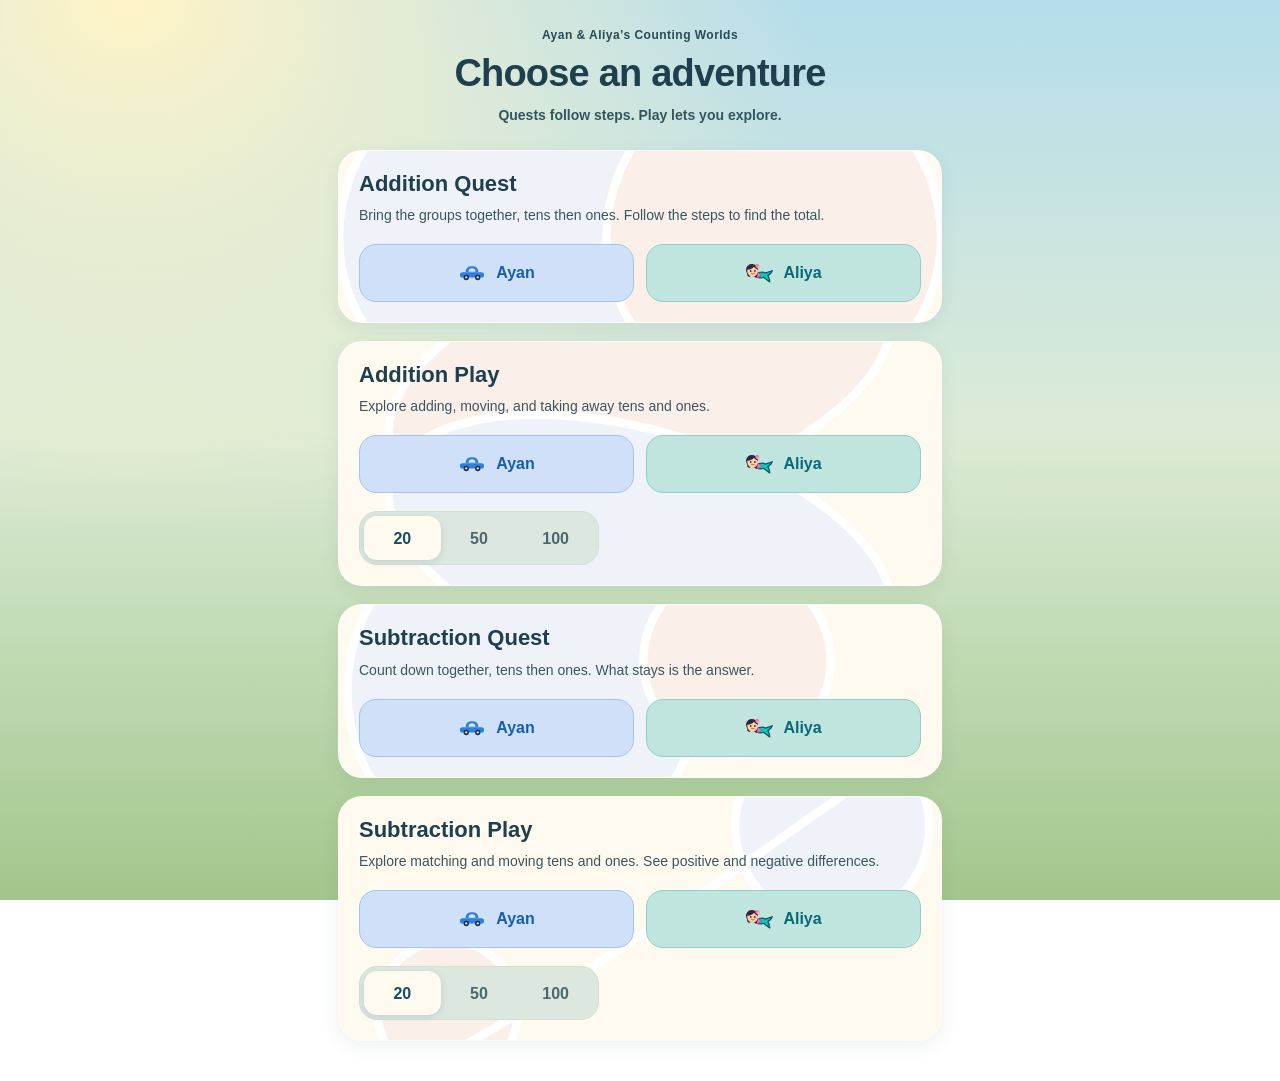
==== index.html @ e88e01a0 "Vary Play card art: mirror + rotate so cards read as different compositions" ====
<!DOCTYPE html><html lang="en"><head>
<meta charset="utf-8"><meta name="viewport" content="width=device-width,initial-scale=1,viewport-fit=cover">
<meta name="description" content="Connected roads and underwater tunnels carry groups of ten or one between two counting garages.">
<title>Ayan &amp; Aliya’s Counting Worlds</title>
<link rel="stylesheet" href="addition-quest.css?v=21"><link rel="stylesheet" href="storybook.css?v=21"><link rel="stylesheet" href="counting-worlds.css?v=23">
<link rel="stylesheet" href="play-capacity.css?v=1"></head><body data-theme="cars">
<svg width="0" height="0" style="position:absolute" aria-hidden="true">
  <defs>
    <symbol id="car-blue" viewBox="0 0 44 26">
      <rect x="3" y="12" width="38" height="8" rx="4" fill="#2f7fe0"/>
      <path d="M12 12 C12 5 16 2.5 22 2.5 C28 2.5 32 5 32 12 Z" fill="#2f7fe0"/>
      <path d="M16.5 11 C16.5 7 18.5 5.5 22 5.5 C25.5 5.5 27.5 7 27.5 11 Z" fill="#cfeaff"/>
      <circle cx="13" cy="20" r="4.2" fill="#22303c"/><circle cx="13" cy="20" r="1.8" fill="#d7e3ef"/>
      <circle cx="31" cy="20" r="4.2" fill="#22303c"/><circle cx="31" cy="20" r="1.8" fill="#d7e3ef"/>
    </symbol>
    <symbol id="car-gold" viewBox="0 0 44 26">
      <rect x="3" y="12" width="38" height="8" rx="4" fill="#f2b705"/>
      <path d="M12 12 C12 5 16 2.5 22 2.5 C28 2.5 32 5 32 12 Z" fill="#f2b705"/>
      <path d="M16.5 11 C16.5 7 18.5 5.5 22 5.5 C25.5 5.5 27.5 7 27.5 11 Z" fill="#fff3c4"/>
      <circle cx="13" cy="20" r="4.2" fill="#22303c"/><circle cx="13" cy="20" r="1.8" fill="#d7e3ef"/>
      <circle cx="31" cy="20" r="4.2" fill="#22303c"/><circle cx="31" cy="20" r="1.8" fill="#d7e3ef"/>
    </symbol>
    <symbol id="mermaid-teal" viewBox="0 0 44 30"><image href="art/mermaid-selector-M.svg" width="44" height="30"/></symbol>
    <symbol id="mermaid-pink" viewBox="0 0 44 30"><image href="art/mermaid-selector-M.svg" width="44" height="30"/></symbol>
  </defs>
</svg><section id="home" hidden><header class="home-welcome"><p>Ayan &amp; Aliya’s Counting Worlds</p><h1>Choose an adventure</h1><span>Quests follow steps. Play lets you explore.</span></header><div class="choose-games"><article class="choose-game"><svg class="card-art" viewBox="0 0 360 220" preserveAspectRatio="xMidYMid slice" aria-hidden="true"><circle cx="100" cy="110" r="100" fill="#eff3f9" stroke="#ffffff" stroke-width="5"/><circle cx="260" cy="110" r="100" fill="#faf0e9" stroke="#ffffff" stroke-width="5"/></svg><h2>Addition Quest</h2><p>Bring the groups together, tens then ones. Follow the steps to find the total.</p><div class="choose-worlds"><a class="choose-world cars" data-counting="false" href="addition-quest.html?theme=cars"><svg viewBox="0 0 44 26" width="28" height="18" aria-hidden="true"><use href="#car-blue"/></svg><span>Ayan</span></a><a class="choose-world mermaids" data-counting="false" href="addition-quest.html?theme=mermaids"><img src="art/mermaid-selector-M.svg" width="28" height="20" alt=""><span>Aliya</span></a></div></article><article class="choose-game"><svg class="card-art" viewBox="0 0 360 220" preserveAspectRatio="xMidYMid slice" aria-hidden="true"><ellipse cx="180" cy="58" rx="155" ry="72" transform="rotate(-16 180 58)" fill="#faf0e9" stroke="#ffffff" stroke-width="5"/><ellipse cx="180" cy="162" rx="155" ry="72" transform="rotate(16 180 162)" fill="#eff3f9" stroke="#ffffff" stroke-width="5"/></svg><h2>Addition Play</h2><p>Explore adding, moving, and taking away tens and ones.</p><div class="choose-worlds"><a class="choose-world cars" data-counting="true" href="index.html?theme=cars&amp;max=20"><svg viewBox="0 0 44 26" width="28" height="18" aria-hidden="true"><use href="#car-blue"/></svg><span>Ayan</span></a><a class="choose-world mermaids" data-counting="true" href="index.html?theme=mermaids&amp;max=20"><img src="art/mermaid-selector-M.svg" width="28" height="20" alt=""><span>Aliya</span></a></div><div class="capacity-picker home-capacity" role="radiogroup" aria-label="Count up to"><span class="capacity-highlight" aria-hidden="true"></span><button type="button" data-max="20" role="radio" aria-checked="true">20</button><button type="button" data-max="50" role="radio" aria-checked="false">50</button><button type="button" data-max="100" role="radio" aria-checked="false">100</button></div></article><article class="choose-game"><svg class="card-art" viewBox="0 0 360 220" preserveAspectRatio="xMidYMid slice" aria-hidden="true"><circle cx="110" cy="110" r="105" fill="#eff3f9" stroke="#ffffff" stroke-width="5"/><circle cx="238" cy="92" r="56" fill="#faf0e9" stroke="#ffffff" stroke-width="5"/></svg><h2>Subtraction Quest</h2><p>Count down together, tens then ones. What stays is the answer.</p><div class="choose-worlds"><a class="choose-world cars" data-counting="false" href="cancellation-quest.html?theme=cars"><svg viewBox="0 0 44 26" width="28" height="18" aria-hidden="true"><use href="#car-blue"/></svg><span>Ayan</span></a><a class="choose-world mermaids" data-counting="false" href="cancellation-quest.html?theme=mermaids"><img src="art/mermaid-selector-M.svg" width="28" height="20" alt=""><span>Aliya</span></a></div></article><article class="choose-game"><svg class="card-art" viewBox="0 0 360 220" preserveAspectRatio="xMidYMid slice" aria-hidden="true"><circle cx="295" cy="55" r="58" fill="#eff3f9" stroke="#ffffff" stroke-width="5"/><circle cx="65" cy="165" r="42" fill="#faf0e9" stroke="#ffffff" stroke-width="5"/><path d="M370,-10 C260,60 140,160 -10,230" fill="none" stroke="#ffffff" stroke-width="5"/></svg><h2>Subtraction Play</h2><p>Explore matching and moving tens and ones. See positive and negative differences.</p><div class="choose-worlds"><a class="choose-world cars" data-counting="false" data-garage="true" href="cancellation-garage.html?theme=cars&amp;max=20"><svg viewBox="0 0 44 26" width="28" height="18" aria-hidden="true"><use href="#car-blue"/></svg><span>Ayan</span></a><a class="choose-world mermaids" data-counting="false" data-garage="true" href="cancellation-garage.html?theme=mermaids&amp;max=20"><img src="art/mermaid-selector-M.svg" width="28" height="20" alt=""><span>Aliya</span></a></div><div class="capacity-picker home-capacity" role="radiogroup" aria-label="Count up to"><span class="capacity-highlight" aria-hidden="true"></span><button type="button" data-max="20" role="radio" aria-checked="true">20</button><button type="button" data-max="50" role="radio" aria-checked="false">50</button><button type="button" data-max="100" role="radio" aria-checked="false">100</button></div></article></div></section>
<main id="game" class="page free-play" hidden>
  <header class="eqbar">
    <p class="world-line" id="world-line">Ayan's Car World · Addition Play</p>
    <div class="equation" role="heading" aria-label="Blue plus Gold equals total">
      <span id="left">10</span><span class="op">+</span><span id="right">0</span><span class="op">=</span><span id="total" class="free-total">10</span>
    </div>
    <div class="toggles">
      <div class="theme-switch" role="group" aria-label="Choose a world"><button type="button" class="pill theme-pill" data-theme="cars" aria-pressed="true"><svg viewBox="0 0 44 26" width="22" height="13" style="vertical-align:-2px" aria-hidden="true"><use href="#car-blue"/></svg> Ayan</button>
      <button type="button" class="pill theme-pill" data-theme="mermaids" aria-pressed="false"><img src="art/mermaid-selector-M.svg" width="20" height="14" style="vertical-align:-2px" alt=""> Aliya</button></div>
      <button type="button" class="pill sound" id="sound-toggle" aria-pressed="true">🔊 Sound on</button>
    </div>
  </header>
  <div class="track-board">
    <svg id="map" viewBox="0 0 420 552" xmlns="http://www.w3.org/2000/svg" role="group" aria-label="Eight connected roads: add, move, and take away ten or one">
      <defs>
        <linearGradient id="garage-left" x2="0" y2="1"><stop stop-color="#fffdf2"/><stop offset="1" stop-color="#eaf2da"/></linearGradient>
        <linearGradient id="garage-right" x2="0" y2="1"><stop stop-color="#fffdf2"/><stop offset="1" stop-color="#fff1cb"/></linearGradient>
        <linearGradient id="pool-left" x2="0" y2="1"><stop stop-color="#effdf9"/><stop offset=".8" stop-color="#daf2f1"/><stop offset="1" stop-color="#ead59e"/></linearGradient>
        <linearGradient id="pool-right" x2="0" y2="1"><stop stop-color="#fff7fb"/><stop offset=".8" stop-color="#e6f5f6"/><stop offset="1" stop-color="#ead59e"/></linearGradient>
      </defs>
      <g id="track-scenery" aria-hidden="true"></g>
      <g id="tracks"></g>
      <g id="garages"></g>
      <g id="traffic" pointer-events="none" aria-hidden="true"></g>
      <g id="motion-paths" visibility="hidden" pointer-events="none" aria-hidden="true"></g>
    </svg>
  </div>
  <div class="play-limit"><div id="play-capacity" class="capacity-picker" role="radiogroup" aria-label="Count up to"><span class="capacity-highlight" aria-hidden="true"></span><button type="button" data-max="20" role="radio" aria-checked="true">20</button><button type="button" data-max="50" role="radio" aria-checked="false">50</button><button type="button" data-max="100" role="radio" aria-checked="false">100</button></div></div>
  <p class="game-announcements" id="feedback" role="status" aria-live="polite"></p>
  <footer class="quest-footer">
    <nav class="footer-nav" aria-label="Game navigation">
      <a class="footer-home" href="index.html">
        <svg viewBox="0 0 24 24" width="20" height="20" fill="none" stroke="currentColor" stroke-width="1.7" aria-hidden="true"><rect x="3" y="3" width="7" height="7" rx="2"/><rect x="14" y="3" width="7" height="7" rx="2"/><rect x="3" y="14" width="7" height="7" rx="2"/><rect x="14" y="14" width="7" height="7" rx="2"/></svg>
        <span>All games</span>
      </a>
    </nav>
  </footer>
</main>
<noscript><p>Turn on JavaScript to choose a world and play.</p></noscript><script src="counting-voice.js?v=21" defer></script><script src="play-capacity.js?v=1" defer></script><script src="game.js?v=23" defer></script></body></html>
---- addition-quest.css ----
/* Addition Quest — styles.
 * Mobile-first (iPhone), centred column on larger screens. Local assets only: CSS scenery, SVG characters and landmark illustrations.
 * Two worlds share the layout; body[data-theme="cars"|"mermaids"] swaps
 * the palette and scenery. The maths layout never changes.
 * Sibling of Cancellation Quest: same palette, grid and effects.
 */
:root {
  --ink: #22303c;
  --soft-ink: #3a5560;
  --card: #ffffff;
  --tens: #1668d6;   /* tens digit colour, used everywhere a ten is shown */
  --ones: #e8710a;   /* ones digit colour */
  --huns: #7c4dff;   /* hundreds digit colour */
  --left: #1668d6;   /* left quantity identity: Ayan / blue */
  --right: #c98a04;  /* right quantity identity: Aliya / gold (cars) */
  --accent: #ff5d8f;
  --good: #1d9e57;
  --shadow: 0 6px 18px rgba(20, 40, 70, .14);
  --radius: 18px;
}
* { box-sizing: border-box; }
html { -webkit-text-size-adjust: 100%; }
body {
  margin: 0;
  font-family: -apple-system, BlinkMacSystemFont, "Segoe UI", Roboto, "Helvetica Neue", Arial, sans-serif;
  color: var(--ink);
  background: linear-gradient(180deg,#79bfe8 0%,#bfe6ff 30%,#cdeeb0 30.5%,#8fce6e 62%,#6db95a 100%);
  background-attachment: fixed;
  min-height: 100vh;
}
/* The mermaid world is a mid-tone sea blue, not a dark slab: the two
 * themes keep the same visual weight — light sky vs sea, both light
 * enough that the white cards and controls read the same way. */
body[data-theme="mermaids"] { background: linear-gradient(180deg,#0a6d99 0%,#1a8fb8 34%,#127a9e 55%,#e8d29a 78%,#d9bd7a 100%); --right: #d63384; }
button { font-family: inherit; }
button:focus-visible, summary:focus-visible { outline: 3px solid #ffbf47; outline-offset: 2px; }

/* The page is the burst host: waypoint bursts can fire at a landmark
 * in either of the two landmark strips, so they are positioned against
 * the page, not one strip. */
.page { max-width: 600px; margin: 0 auto; padding: 6px 12px 40px; position: relative; }

/* ---- Equation bar (NOT sticky — layout fix, Defect 1) ----
 * It used to stick to the top of the viewport, and at max scroll the
 * ~120px bar sat on top of the above-strip (strip at 64–121 behind
 * the 0–120 bar): only a sliver of the landmark buttons peeked out
 * and Palace/Whirlpool/Turtle Rock/Dolphin Cove were un-tappable
 * until scrolled back up. Static: the bar scrolls away with the
 * page, so the landmarks are never covered at any scroll position.
 * The bar is also slimmed (smaller equation/pills, no world-line
 * margin) to buy back vertical room for the caption below. */
.eqbar {
  position: static;
  background: rgba(255, 255, 255, .96);
  border-radius: var(--radius);
  box-shadow: var(--shadow);
  padding: 6px 12px;
  text-align: center;
}
/* At solved the celebration banner carries the moment, so the
 * world-line hides and the equation + answer get those 14px. */
.page:has(#celebrate-banner.show) .eqbar .world-line { display: none; }
.page:has(#celebrate-banner.show) .eqbar { padding: 4px 12px; }
.eqbar .world-line { font-size: 12px; color: var(--soft-ink); font-weight: 700; margin: 0 0 6px; }
.equation {
  font-size: clamp(28px, 8vw, 38px);
  font-weight: 800; line-height: 1.05; letter-spacing: 1px;
  margin: 0 0 4px; font-variant-numeric: tabular-nums;
  display: flex; align-items: baseline; justify-content: center; gap: .18em; flex-wrap: wrap;
}
.equation .op { color: var(--soft-ink); font-weight: 700; }
.equation .q {
  min-width: 1.1em; display: inline-block; text-align: center;
  color: #b98a00; background: #fff7d6; border: 2px dashed #e8c53a; border-radius: 12px;
  padding: 0 .12em;
}
.equation .q.revealed { border-style: solid; background: #fff1a8; animation: answer-pop .7s ease; }
.d-hun { color: var(--huns); } .d-tens { color: var(--tens); } .d-ones { color: var(--ones); }
.eqbar .toggles { display: flex; gap: 8px; justify-content: center; flex-wrap: wrap; }
.pill {
  border: 2px solid #d7e3ef; background: #f2f7fc; color: var(--ink);
  border-radius: 999px; padding: 5px 11px; font-size: 14px; font-weight: 700; cursor: pointer;
  min-height: 28px;
}
.pill.sound { min-width: 46px; }
.pill:disabled { opacity: .45; cursor: default; }

/* ---- Quantity panels ---- */
.quantities { display: flex; gap: 10px; align-items: stretch; margin-top: 8px; position: relative; }
.side {
  flex: 1 1 0; min-width: 0;
  background: rgba(255,251,236,.94); border: 3px solid rgba(255,255,255,.95);
  border-radius: 20px; box-shadow: var(--shadow);
  padding: 6px 8px;
}
body[data-theme="mermaids"] .side { background: rgba(232,248,250,.94); }
.side .who { font-weight: 800; font-size: 15px; }
.side .wrow { display: flex; align-items: center; gap: 6px; }
.side .who-label { white-space: nowrap; overflow: hidden; text-overflow: ellipsis; }
.side .who .dot { width: 12px; height: 12px; border-radius: 50%; background: var(--left); flex: none; }
.side.right .who .dot { background: var(--right); }
.side .who small { font-weight: 600; color: var(--soft-ink); }
.side .bignum {
  font-size: clamp(28px, 8vw, 38px); font-weight: 800; line-height: 1.05;
  font-variant-numeric: tabular-nums; margin: 0;
}
.side .bignum.changed { animation: digit-flash .8s ease; }
.side .caption { font-size: 14px; font-weight: 700; color: var(--soft-ink); margin: 0 0 4px; min-height: 1.2em; }
.side .caption .t { color: var(--tens); } .side .caption .o { color: var(--ones); }
.side .caption .h { color: var(--huns); }
.plus-badge {
  position: absolute; left: 50%; top: 34px; transform: translateX(-50%);
  width: 34px; height: 34px; border-radius: 50%; background: #fff; box-shadow: var(--shadow);
  display: grid; place-items: center; font-size: 24px; font-weight: 800; color: var(--soft-ink); z-index: 5;
}
.grid { display: flex; flex-direction: column; gap: 6px; min-height: 34px; }
.ten-row {
  display: grid; grid-template-columns: repeat(10, 1fr); gap: 2px;
  border: 2px solid rgba(22, 104, 214, .28); border-radius: 10px; padding: 3px;
  background: rgba(22, 104, 214, .05);
}
.side.right .ten-row { border-color: rgba(201, 138, 4, .35); background: rgba(201, 138, 4, .06); }
body[data-theme="mermaids"] .side.right .ten-row { border-color: rgba(214, 51, 132, .35); background: rgba(214, 51, 132, .06); }
.ten-row.single { border-style: dashed; }
.obj { display: block; line-height: 0; }
.obj.emoji { display: flex; align-items: center; justify-content: center; line-height: 1; }
.obj svg { width: 100%; height: auto; display: block; }
.grid.empty::after {
  content: "all moved over!"; display: block; text-align: center; color: var(--soft-ink);
  font-weight: 700; font-size: 14px; padding: 8px 0;
}
.side.done { outline: 3px solid var(--good); }
.side.done .bignum { color: var(--good); }

/* Flying objects (FLIP animation clones the real nodes) */
.flying { position: fixed; z-index: 60; pointer-events: none; margin: 0; will-change: transform; }
.flying-row { display: grid; grid-template-columns: repeat(10, 1fr); gap: 2px; padding: 3px; }

/* Telegraph: the row glows in place a beat before it flies. The glow
 * colour is the place that is moving — blue for a ten, orange for a
 * one, purple for a hundred — the same colours as the digits. */
.flying.telegraph { box-shadow: 0 0 0 3px #ffbf47, 0 0 22px rgba(255, 191, 71, .8); }
.flying.glow-ten { box-shadow: 0 0 0 3px var(--tens), 0 0 22px rgba(22, 104, 214, .55); }
.flying.glow-one { box-shadow: 0 0 0 3px var(--ones), 0 0 22px rgba(232, 113, 10, .55); }
.flying.glow-hun { box-shadow: 0 0 0 3px var(--huns), 0 0 22px rgba(124, 77, 255, .55); }

/* ---- Two compact landmark strips, one above and one below the panels ----
 * Compactness is the point: the landmarks sit in two tight rows hugging
 * the panels — four above, four below — instead of scattered around the
 * page. Each strip is a flex row, so the four landmarks share the width
 * evenly and nothing wraps awkwardly on iPhone portrait; the cards are
 * small (34px art, 11px name) so the row stays short. The sky strip
 * above the equation bar is gone (round 4). The landmarks are the only
 * move trigger: they nudge on the first move, and the child taps one to
 * send the cars there. Above is sky, below is grass (sea floor for
 * mermaids). */
.landmark-strip {
  display: flex; gap: 6px; margin-top: 6px; background: transparent;
  box-shadow: none; padding: 2px;
}
.above-strip {
  background: transparent;
}
body[data-theme="mermaids"] .above-strip {
  background: transparent;
}
.below-strip {
  background: transparent;
}
body[data-theme="mermaids"] .below-strip {
  background: transparent;
}
.landmark {
  flex: 1 1 0; min-width: 0; z-index: 4;
  background: rgba(255, 255, 255, .92); border: 3px solid #fff; border-radius: 16px;
  box-shadow: var(--shadow); cursor: pointer; padding: 2px 2px 3px;
  display: flex; flex-direction: column; align-items: center; gap: 1px;
  transition: transform .15s ease;
}
.landmark:active { transform: scale(.94); }
.landmark:disabled { opacity: .55; cursor: default; }
/* Defect 6: at solved every landmark sits at .55 permanently, so the
 * landmark area looks washed-out at the celebration moment. When the
 * banner is showing, the problem is solved — restore full opacity
 * there and signal "locked" only with muted colour (the buttons stay
 * disabled, cursor default). Mid-move the banner is hidden, so the
 * .55 dim still reads as "busy, wait" while a move is in flight. */
#celebrate-banner.show ~ main .landmark:disabled { opacity: 1; filter: saturate(.7); }
.landmark .art { font-size: 28px; line-height: 1; }
.landmark .name { font-size: 10px; font-weight: 800; line-height: 1.15; text-align: center; }
.landmark .hint { display: none; font-size: 10px; color: var(--soft-ink); font-weight: 600; line-height: 1.1; text-align: center; }
.landmark.nudge { animation: nudge 1.2s ease-in-out infinite; }
.landmark.busy { animation: landmark-joy .6s ease; }
.landmark.boom { animation: landmark-boom .5s ease; }

/* Next-move + caption */
.nextmove { text-align: center; margin: 6px 0 0; }
.cancelled { text-align: center; font-size: 14px; font-weight: 700; color: var(--soft-ink); margin: 4px 0 0; }
.nextmove .chip {
  display: inline-block; background: #fff; border-radius: 999px; box-shadow: var(--shadow);
  padding: 6px 14px; font-weight: 800; font-size: 15px;
}
.nextmove .chip .amt { color: var(--tens); }
/* Phase 5: slimmed so the one-line load caption fits above the fold at
 * 390x844 — min-height 48px + 8px padding (was 64px + 12px). During a
 * move the two 15px voice lines make the bar ~54px; only the parents
 * section below shifts, never the game above.
 * Layout round (Defect 2): slimmed further — 6px padding, 44px
 * min-height, 15px voice lines — so the caption stays in the fold
 * after a move as well as at load. The moved tally above it stays. */
.caption-bar {
  margin-top: 6px; background: var(--card); border-radius: var(--radius); box-shadow: var(--shadow);
  padding: 6px 14px; min-height: 44px;
}
.caption-bar .line { font-size: 15px; font-weight: 700; line-height: 1.3; margin: 0; }
.caption-bar .line.left-voice { color: var(--left); }
.caption-bar .line.right-voice { color: var(--right); }
.caption-bar .line.note { color: var(--soft-ink); font-size: 14px; font-weight: 600; }
.caption-bar .who-tag {
  display: inline-block; font-size: 11px; font-weight: 800; text-transform: uppercase;
  letter-spacing: .06em; border-radius: 6px; padding: 1px 6px; margin-right: 6px; color: #fff;
  background: var(--left); vertical-align: 1px;
}
.caption-bar .right-voice .who-tag { background: var(--right); }

/* ---- Celebration banner: right under the equation bar ----
 * Big cheer plus a big pulsing New Mystery button, full-width on
 * mobile. Shown only when the problem is solved; exactly one New
 * Mystery button on the page (the old small bottom one is gone).
 * Slimmed in the layout round (Defect 2): the banner is the biggest
 * single push of the solved caption below the fold, so its padding,
 * cheer and button are all tightened — still big, just not 150px+. */
.celebrate-banner {
  display: none; margin-top: 8px; text-align: center;
  background: linear-gradient(135deg, #fff7d6, #ffe9a8);
  border: 3px solid #ffbf47; border-radius: 22px; box-shadow: 0 10px 26px rgba(20, 40, 70, .2);
  padding: 6px 14px 8px;
}
.celebrate-banner.show { display: block; animation: banner-in .5s ease; }
.celebrate-banner .cheer { font-size: 20px; font-weight: 800; color: var(--good); margin: 0 0 4px; }
.new-mystery {
  display: none; font-size: 22px; font-weight: 800; color: #fff; cursor: pointer;
  background: linear-gradient(135deg, #ff5d8f, #ff9a3d); border: none; border-radius: 999px;
  padding: 14px 26px; box-shadow: 0 8px 22px rgba(255, 93, 143, .45);
  animation: answer-pop .6s ease;
}
.new-mystery.show { display: inline-block; }
.celebrate-banner .new-mystery {
  width: 100%; font-size: 20px; padding: 8px 20px;
  animation: banner-pulse 1.4s ease-in-out infinite;
}
@keyframes banner-pulse {
  0%, 100% { box-shadow: 0 8px 22px rgba(255, 93, 143, .45); }
  50% { box-shadow: 0 8px 34px rgba(255, 93, 143, .85), 0 0 0 6px rgba(255, 191, 71, .5); }
}
@keyframes banner-in { from { transform: scale(.85); opacity: 0; } to { transform: scale(1); opacity: 1; } }
.stars { position: fixed; inset: 0; pointer-events: none; z-index: 70; overflow: hidden; }
.stars span { position: absolute; font-size: 26px; animation: star-fall 1.6s ease-in forwards; }
.answer-flyer {
  position: fixed; z-index: 80; font-weight: 800; pointer-events: none;
  font-size: clamp(38px, 11vw, 56px); font-variant-numeric: tabular-nums;
  text-shadow: 0 2px 0 #fff, 0 6px 18px rgba(0,0,0,.25);
}

/* ---- Parents (unobtrusive config) ---- */
.parents {
  margin-top: 18px; background: rgba(255, 255, 255, .85); border-radius: var(--radius);
  padding: 10px 14px; font-size: 14px; color: var(--soft-ink);
}
.parents summary { cursor: pointer; font-weight: 800; color: var(--ink); font-size: 14px; }
.parents .row { display: flex; gap: 8px; flex-wrap: wrap; margin: 10px 0 4px; align-items: center; }
.parents .lbl { font-weight: 800; color: var(--ink); }
.parents .mini {
  border: 2px solid #d7e3ef; background: #fff; border-radius: 999px; padding: 6px 11px;
  font-size: 13px; font-weight: 700; cursor: pointer;
}
.parents .mini[aria-pressed="true"] { background: var(--ink); color: #fff; border-color: var(--ink); }
.parents p { margin: 8px 0; line-height: 1.45; }
.parents code { background: #eef3f8; border-radius: 5px; padding: 0 4px; }

/* ---- Footer ---- */
.foot { margin-top: 20px; text-align: center; font-size: 14px; }
.foot a { color: var(--left); font-weight: 700; }
.foot .test-note { color: var(--soft-ink); font-size: 13px; margin-top: 6px; }

/* ---- Particles ---- */
.burst { position: absolute; z-index: 6; pointer-events: none; font-size: 20px; animation: burst-fly .9s ease-out forwards; }

/* Shockwave ring at the collision point */
.shockwave { position: absolute; z-index: 6; pointer-events: none; width: 70px; height: 70px; margin: -35px 0 0 -35px; border: 4px solid #ffbf47; border-radius: 50%; animation: shock .55s ease-out forwards; }
@keyframes shock { from { transform: scale(.3); opacity: .9; } to { transform: scale(2.4); opacity: 0; } }
/* Sparkle trail behind a flying row */
.trail { position: fixed; z-index: 55; pointer-events: none; font-size: 18px; animation: trail-fade .7s ease-out forwards; }
@keyframes trail-fade { from { opacity: 1; transform: translateY(0) scale(1); } to { opacity: 0; transform: translateY(-26px) scale(.5); } }
/* Hundred-move shake */
.page.shake { animation: page-shake .3s ease; }
@keyframes page-shake { 0%, 100% { transform: translateX(0); } 25% { transform: translateX(-4px); } 75% { transform: translateX(4px); } }
/* Gentle pulse on the unanswered "?" — the goal, not a distraction */
.equation .q:not(.revealed) { animation: q-pulse 1.6s ease-in-out infinite; }
@keyframes q-pulse { 0%, 100% { transform: scale(1); } 50% { transform: scale(1.12); } }
@keyframes burst-fly { to { transform: translate(var(--dx), var(--dy)) scale(.4) rotate(160deg); opacity: 0; } }
@keyframes bob { 0%, 100% { transform: translateY(0); } 50% { transform: translateY(-7px); } }
@keyframes drift { 0%, 100% { transform: translateY(0) translateX(0); } 50% { transform: translateY(-9px) translateX(6px); } }
@keyframes nudge { 0%, 100% { transform: scale(1); } 50% { transform: scale(1.06); } }
@keyframes landmark-joy { 0% { transform: scale(1); } 35% { transform: scale(1.12) rotate(-2deg); } 70% { transform: scale(1.06) rotate(2deg); } 100% { transform: scale(1); } }
@keyframes landmark-boom { 0% { transform: scale(1); } 30% { transform: scale(1.22) rotate(-3deg); } 60% { transform: scale(1.1) rotate(2deg); } 100% { transform: scale(1); } }
@keyframes digit-flash { 0% { background: #fff1a8; border-radius: 8px; } 100% { background: transparent; } }
@keyframes answer-pop { 0% { transform: scale(.4); } 60% { transform: scale(1.18); } 100% { transform: scale(1); } }
@keyframes star-fall { 0% { transform: translateY(-20px) scale(.6); opacity: 0; } 20% { opacity: 1; } 100% { transform: translateY(46vh) scale(1.15) rotate(140deg); opacity: 0; } }

@media (prefers-reduced-motion: reduce) {
  * { animation-duration: .01ms !important; animation-iteration-count: 1 !important; transition-duration: .01ms !important; }
}
@media (min-width: 520px) {
  /* Landmark widths are flex-driven now; only the art grows. */
  .landmark .art { font-size: 42px; }
}

/* Shared, unboxed ten-column pools. No reconstruction between moves. */
.grid { display: block; position: relative; min-height: 30px; }
.grid > .obj { position: absolute; left: 0; top: 0; padding: 0 1px; z-index: 2; }
/* Storybook scene (A★): a painted backdrop (.scene SVG) and one band
 * per grid row sit BEHIND the objects (z-index 0/1 vs .obj z-index 2).
 * They are pure decoration — never .obj elements, never transformed,
 * never pointer targets — so they cannot disturb counts, FLIP or taps.
 * A full row of ten gets a soft solid wash + thin solid outline set
 * 4px outside the objects; the ones row gets a darker ground band;
 * empty rows are unpainted, so the scene shows through. */
.grid .scene { position: absolute; inset: 0; width: 100%; height: 100%; z-index: 0; pointer-events: none; }
.grid .rowband { position: absolute; left: -3px; right: -3px; z-index: 1; pointer-events: none; }
.side .rowband.ten { background: rgba(22,104,214,.13); border: 2px solid rgba(22,104,214,.45); border-radius: 12px; left: -4px; right: -4px; }
.side.right .rowband.ten { background: rgba(201,138,4,.14); border-color: rgba(201,138,4,.5); }
body[data-theme="mermaids"] .side.right .rowband.ten { background: rgba(214,51,132,.12); border-color: rgba(214,51,132,.5); }
.side .rowband.one { background: rgba(109,185,90,.38); border-radius: 0 0 12px 12px; }
body[data-theme="mermaids"] .side .rowband.one { background: rgba(217,189,122,.62); }
.grid > .obj svg { width: 100%; height: 100%; object-fit: contain; }
.side .caption { min-height: 20px; }
.side .who { min-height: 30px; }
.speaking { filter: brightness(1.2); background: #fff0a6; border-radius: 6px; box-shadow: 0 0 12px #ffc845; }
.bignum .speaking, .equation .speaking { display: inline-block; transform: scale(1.16); }
/* The progress line only ever carries text mid-move ("Watch them
 * move over…", "Listen to the count…"); at load and at solved it is
 * empty, so it reserves no height — the caption sits ~22px higher
 * in exactly the states where the fold matters. When text appears
 * mid-move only the parents section below shifts. */
#progress-status { text-align: center; min-height: 0; margin: 2px 0; font-size: 14px; font-weight: 700; }
button:disabled { cursor: default; }
.mini:disabled, .new-mystery:disabled { opacity: .5; }
.parents .mini { min-height: 44px; }
@media (prefers-reduced-motion: reduce) {
  .bignum .speaking, .equation .speaking { transform: none; }
}

/* ---- Addition Quest: badges, total, moved tally ---- */
.side { position: relative; }
.side .who .size-badge {
  display: inline-block; margin-top: 3px; font-size: 11px; font-weight: 800; text-transform: uppercase;
  letter-spacing: .05em; border-radius: 999px; padding: 2px 8px;
  background: #eef3f8; color: var(--soft-ink);
}
/* The word matches what it says: "bigger" is big, "smaller" is small,
 * "same size" sits in the middle — never let "smaller" look bigger. */
.side .who .size-badge.bigger { font-size: 18px; }
.side .who .size-badge.smaller { font-size: 12px; }
.side .who .size-badge.same { font-size: 14px; }
.side.dest .who .size-badge { background: #e3f2e8; color: var(--good); }
.side.source .who .size-badge { background: #fff3c4; color: #8a6d00; }
/* The top back-home nav is gone (round 4): the back link lives in the
 * footer now, so nothing crowds the equation and the top strip. There
 * is no .game-nav rule at all. */

/* The Move button is gone (round 3): landmarks are the only move
 * trigger, so there is no .move-row / .move-btn rule at all. */
.total-badge {
  text-align: center; font-size: 15px; font-weight: 800; color: var(--ink);
  background: #fff; border-radius: 999px; box-shadow: var(--shadow);
  display: inline-block; padding: 5px 14px; margin: 2px 0 0;
}
.moved { text-align: center; font-size: 14px; font-weight: 700; color: var(--soft-ink); margin: 2px 0 0; }
main { text-align: center; }
.quantities, .landmark-strip, .caption-bar, .parents, .celebrate-banner { text-align: left; }
/* The objects themselves are no longer a tap target (round 3): the
 * landmarks carry the only move invite, with their nudge. There is no
 * .movable class anywhere now — and no transform animation may ever
 * apply to a positioned .obj again (a transform animation overrides
 * the inline translate() that positions each object, collapsing every
 * movable object to the grid origin — the live defect of 2026-11-06). */
/* Arrival burst particles inside a quantity panel */
.arrival-burst { position: absolute; z-index: 6; pointer-events: none; font-size: 20px; animation: burst-fly .9s ease-out forwards; }
---- storybook.css ----
/* Counting Worlds: shared visual skin. No object positioning or motion rules here.
   Both Quest pages load this AFTER their game-specific CSS. */
:root {
  --world-paper: #fff9ec;
  --world-ink: #294b58;
  --world-blue: #1668d6;
  --world-gold: #c98a04;
  --world-teal: #0e7d8c;
  --world-pink: #d63384;
}
body {
  background: radial-gradient(ellipse at 10% 0%, #fff4c7 0%, transparent 42%),
    linear-gradient(180deg, #b5ddec 0%, #dcebd6 48%, #a2c68c 100%);
  background-attachment: fixed;
}
body[data-theme="mermaids"] {
  --left: var(--world-teal);
  --right: var(--world-pink);
  background: radial-gradient(ellipse at 12% 0%, #d5f6ee 0%, transparent 48%),
    linear-gradient(180deg, #94d7dc 0%, #68b5c4 56%, #e5d4a6 100%);
  background-attachment: fixed;
}
.eqbar { background: #fffaf0; border: 1px solid #ffffff; box-shadow: 0 4px 18px #294b5818; }
.eqbar .world-line { color: #3a5560; letter-spacing: .02em; font-weight: 700; margin: 0 0 6px; }
.side { box-shadow: 0 4px 16px #294b5818; }
.landmark { background: var(--world-paper); border: 2px solid #fffdf5;
  box-shadow: 0 3px 0 #c4a975, 0 5px 12px #193f4920; }
.landmark .art { display: grid; place-items: center; height: 28px; width: 28px; }
.landmark .art img { display: block; width: 28px; height: 28px; border-radius: 8px; pointer-events: none; }
.landmark .name { color: var(--world-ink); }
body[data-theme="mermaids"] .landmark { background: #f6fcf5;
  box-shadow: 0 3px 0 #8cbabc, 0 5px 12px #193f4920; }
.landmark:focus-visible { outline: 3px solid #294b58; outline-offset: 3px; }
/* Quest games: a little more air between the header block and the landmarks
 * and panels below it. Not at solved — the world-line is hidden then and
 * the caption must stay inside the fold. */
.page:has(.landmark-strip):not(:has(#celebrate-banner.show)) .eqbar { margin-bottom: 8px; }
@media (prefers-reduced-motion: reduce) { .landmark.nudge { animation: none; } }

/* ---- Theme toggle: one segmented control bar ----
 * Both children keep their own colour in both states — a soft tint when
 * selected, quiet when not — so the selected pill never clashes with
 * its neighbour the way a solid fill did, and the icons are never
 * inverted to white silhouettes. */
/* The header controls are two separate things, not one bar: the theme
 * switch (cars/mermaids) is its own segmented bar, and sound is a
 * standalone button beside it with a clear gap between them. */
.eqbar .toggles { display: flex; gap: 12px; justify-content: center; align-items: center; flex-wrap: wrap; }
.eqbar .theme-switch { display: inline-flex; gap: 2px; background: rgba(255,255,255,.65); border: 1px solid #eadfc8; border-radius: 999px; padding: 2px; }
.pill.theme-pill { background: transparent; border: 2px solid transparent; color: #6b7a80; }
.pill.theme-pill svg { filter: none; opacity: .65; }
.pill.theme-pill[data-theme="cars"][aria-pressed="true"] { background: #dbeafe; border-color: #1668d6; color: #1668d6; }
.pill.theme-pill[data-theme="mermaids"][aria-pressed="true"] { background: #d2f2f2; border-color: #0e7d8c; color: #0e7d8c; }
.pill.theme-pill[aria-pressed="true"] svg { filter: none; opacity: 1; }
.pill.sound { background: #f2f7fc; border: 2px solid #d7e3ef; color: #22303c; }

/* Quiet game navigation, below the play area and clear of every touch target. */
.game-announcements {
  position: absolute; width: 1px; height: 1px; padding: 0;
  margin: -1px; overflow: hidden; clip: rect(0, 0, 0, 0);
  clip-path: inset(50%); white-space: nowrap; border: 0;
}
/* A colorful, fixed dock with square destinations and safe space for play. */
.page:has(.quest-footer) { padding-bottom: calc(154px + env(safe-area-inset-bottom)); }
.quest-footer {
  position: fixed; z-index: 40; left: 50%;
  bottom: calc(12px + env(safe-area-inset-bottom)); transform: translateX(-50%);
  width: min(180px, calc(100vw - 24px)); margin: 0; padding: 0;
}
.footer-nav {
  display: grid; grid-template-columns: 1fr; gap: 8px;
  padding: 8px; border: 1px solid #ffffff35; border-radius: 27px;
  background: #234b60;
  box-shadow: 0 8px 0 #18394c24, 0 12px 32px #153a4b40;
}
.footer-nav a {
  display: flex; flex-direction: column; align-items: center;
  justify-content: center; gap: 9px; min-height: 98px;
  padding: 12px; border-radius: 20px; border: 1px solid #ffffff30;
  font-size: 15px; font-weight: 800; text-decoration: none;
  white-space: nowrap; transition: filter .15s ease, transform .15s ease;
}
.footer-nav .footer-home {
  background: linear-gradient(145deg, #287bd2, #1556a1); color: #fff;
  box-shadow: inset 0 1px 0 #ffffff35;
}
.footer-nav svg {
  order: -1; flex: none; width: 38px; height: 38px; padding: 6px;
  border-radius: 11px; background: #ffffff18; border: 1px solid #ffffff30;
}
.footer-nav a:hover { filter: brightness(1.08); }
.footer-nav a:focus-visible { outline: 3px solid #fff; outline-offset: 2px; }
.footer-nav a:active { transform: scale(.97); }
body[data-theme="mermaids"] .footer-nav { background: #184c5a; }
body[data-theme="mermaids"] .footer-home { background: linear-gradient(145deg, #138c97, #086576); }
@media (max-width: 360px) {
  .footer-nav a { font-size: 14px; }
}

/* Circle landmark bubbles: perfect circles in varied sizes, subtly
 * zigzagged, overlapping in different amounts and directions — a cluster
 * of bubbles, not a neat row. Each circle holds its icon and name. */
.page:has(.quest-footer) .landmark {
  aspect-ratio: 1; min-height: 0; justify-content: center;
  padding: 0; gap: 2px; border-radius: 50%;
  border: 3px solid #fff; box-shadow: 0 4px 10px rgba(25,63,73,.18);
}
.page:has(.quest-footer) .landmark .art {
  flex: none; width: clamp(28px, 9vw, 48px); height: clamp(28px, 9vw, 48px);
}
.page:has(.quest-footer) .landmark .art img { width: 100%; height: 100%; border-radius: 10px; }
.page:has(.quest-footer) .landmark .name {
  font-size: 10px; line-height: 1.1;
}
/* Varied sizes, a barely-there zigzag, different overlaps and layering
 * per position — the strip is a centred cluster, not a full-width row. */
.page .landmark-strip { gap: 0; justify-content: center; align-items: flex-start; }
.page .landmark-strip .landmark { flex: none; }
.page .landmark-strip .landmark:nth-child(1) { width: 88px; height: 88px; margin-top: 2px; margin-left: 0; z-index: 4; }
.page .landmark-strip .landmark:nth-child(2) { width: 96px; height: 96px; margin-top: 5px; margin-left: -8px; z-index: 6; }
.page .landmark-strip .landmark:nth-child(3) { width: 84px; height: 84px; margin-top: 0; margin-left: -12px; z-index: 5; }
.page .landmark-strip .landmark:nth-child(4) { width: 92px; height: 92px; margin-top: 3px; margin-left: -10px; z-index: 4; }
/* Roomier circles need a slightly smaller icon so the name sits higher,
 * where the circle is widest, and never wraps to a cramped second line. */
.page .landmark-strip .landmark .art { width: 30px; height: 30px; }
.page .landmark-strip .landmark .name { white-space: nowrap; }
.page .landmark-strip .landmark:nth-child(odd) { background: #eff3f9; }
.page .landmark-strip .landmark:nth-child(even) { background: #faf0e9; }
/* Disabled landmarks keep their full opacity so the overlapping layers
 * (which bubble sits above which) still read; they signal "not tappable"
 * by going muted instead of fading out. */
.landmark:disabled { opacity: 1; filter: saturate(.55); cursor: default; }

/* Larger squares need a gentler invitation pulse to keep their gutters clear. */
.page:has(.quest-footer) .landmark.nudge { animation-name: square-landmark-nudge; }
@keyframes square-landmark-nudge {
  0%, 100% { transform: scale(1); }
  50% { transform: scale(1.015); }
}
---- counting-worlds.css ----
[hidden]{display:none!important}
/* A calm, spacious chooser: theme choices stay large even on a small phone. */
#home{max-width:640px;margin:auto;padding:28px 18px 40px;color:var(--world-ink)}
.home-welcome{text-align:center;margin:0 0 24px}.home-welcome p{font-size:12px;font-weight:750;letter-spacing:.04em;margin:0 0 10px}.home-welcome h1{font-size:clamp(27px,7vw,38px);line-height:1.12;margin:0 0 10px;letter-spacing:-.8px;font-weight:800;color:#1e3f4d}.home-welcome span{font-size:14px;line-height:1.5;color:#33565e;font-weight:600}
.choose-games{display:grid;gap:18px}.choose-game{position:relative;overflow:hidden;padding:20px;border:1px solid #fff9;border-radius:24px;background:#fffaf0;box-shadow:0 5px 18px #294b5814}.choose-game .card-art{position:absolute;inset:0;width:100%;height:100%;pointer-events:none}.choose-game>:not(.card-art){position:relative;z-index:1}.choose-game h2{font-size:22px;line-height:1.2;margin:0 0 8px;font-weight:800;color:#1e3f4d}.choose-game>p{font-size:14px;line-height:1.5;color:#3a565e;font-weight:500;margin:0 0 18px}.choose-worlds{display:grid;grid-template-columns:1fr 1fr;gap:12px}.choose-world{display:flex;align-items:center;justify-content:center;gap:10px;min-height:58px;border-radius:17px;text-decoration:none;font-size:16px;font-weight:800}.choose-world.cars{background:#cfe0f8;color:#135eb0;border:1px solid #a3c4ec}.choose-world.mermaids{background:#c0e5df;color:#076878;border:1px solid #93cfca}.choose-world:focus-visible,.home-capacity button:focus-visible{outline:3px solid #1668d6;outline-offset:3px}.home-capacity{border:0;padding:0;margin:20px 0 0;display:flex;align-items:center;gap:8px}.home-capacity legend{float:left;margin-right:6px;line-height:44px;font-size:12px;font-weight:700;color:#3a565e}.home-capacity button{border:1px solid #c2d4c9;background:#e9f0e5;border-radius:12px;min-width:44px;min-height:44px;font-size:14px;font-weight:800;color:#234b60;cursor:pointer}.home-capacity button[aria-pressed=true]{background:#234b60;color:#fff;border-color:#234b60}
/* A connected road map rather than an array of detached action cards. */
.free-play .free-total{background:#e4f3dc;border-radius:10px;padding:0 .15em}.track-board{margin:2px -4px 0}.track-board>svg{display:block;width:100%;height:auto;overflow:hidden;touch-action:pan-y}.road{fill:none;stroke:#657b89;stroke-width:29;stroke-linecap:round;stroke-linejoin:round}.route[data-amount="1"] .road{stroke-width:23}.edge{fill:none;stroke:#edf2dc;stroke-width:2;stroke-dasharray:5 7;stroke-linecap:round;stroke-linejoin:round}.road-hit{fill:none;stroke:transparent;stroke-width:56;pointer-events:stroke}.route{cursor:pointer;outline:none}.route-plate{fill:#fffaf0;stroke:#fff;stroke-width:2}.route-label{font-size:19px;font-weight:850;text-anchor:middle;font-family:inherit;pointer-events:none}.place-ten,.digit-tens{fill:var(--tens)}.place-one,.digit-ones{fill:var(--ones)}.digit-hun{fill:var(--huns)}.route[aria-disabled="true"]{opacity:.35;cursor:default}.route:focus-visible .route-plate{stroke:#1668d6;stroke-width:4}.route:not([aria-disabled="true"]):hover .road{stroke:#3d6278}.garage-shell{stroke:#fff;stroke-width:3}.garage-label{font-size:12px;font-weight:800;fill:var(--world-ink)}.garage-number{font-size:29px;font-weight:850}.garage-caption{font-size:10.8px;font-weight:700;fill:#3a565e}.side-dot.blue{fill:var(--left)}.side-dot.gold{fill:var(--right)}.count-band{fill:#1668d619;stroke:#1668d650;stroke-width:1.5}.count-band.gold{fill:#c98a041c;stroke:#c98a0460}.ones-band{fill:#92bf6455}.empty-label{font-size:11px;font-weight:650;fill:#3a565e}.garage-drive{fill:none;stroke:#e7d5a3;stroke-width:8;opacity:.5}.pool-sand{fill:none;stroke:#d9bd7a;stroke-width:2;opacity:.7}.parked-unit{pointer-events:none}.free-capacity{text-align:center;margin:4px 0 0;font-size:12px;color:#2c4a54;font-weight:600}.free-capacity a{color:inherit;font-weight:750;text-underline-offset:3px}
body[data-theme="mermaids"] .road{stroke:#3b9eb0;stroke-width:31;stroke-opacity:.75}body[data-theme="mermaids"] .route[data-amount="1"] .road{stroke-width:25}body[data-theme="mermaids"] .edge{stroke:#d9ffff;stroke-dasharray:none;stroke-opacity:.8;stroke-width:3}body[data-theme="mermaids"] .route-plate{fill:#e5f8f5}body[data-theme="mermaids"] .route:not([aria-disabled="true"]):hover .road{stroke:#187c96}body[data-theme="mermaids"] .count-band.gold{fill:#d6338419;stroke:#d6338455}body[data-theme="mermaids"] .ones-band{fill:#d9bd7a60}
@media(max-width:360px){#home{padding:24px 14px 32px}.choose-game{padding:18px 14px}.choose-worlds{gap:10px}.home-capacity{gap:6px}.home-capacity legend{font-size:11px}.choose-world{gap:7px}.free-capacity{font-size:11px}}
/* Spoken-count highlight: the digit being counted glows warm gold in
 * the equation, and the matching garage caption glows with it — the
 * same soft Storybook glow the Quest games use (.speaking), so the
 * ear and the eye always name the same place. Cleared when the
 * fragment ends, when the sound is muted, or when the tab hides. */
.free-play #left .speaking,.free-play #right .speaking{background:#fff0a6;border-radius:6px;box-shadow:0 0 12px #ffc845;display:inline-block;transform:scale(1.16)}
.free-play #left.speaking,.free-play #right.speaking{background:#fff0a6;border-radius:6px;box-shadow:0 0 12px #ffc845}
.free-play .garage-caption.speaking{fill:#8a5a00;stroke:#ffc845;stroke-width:.6px;paint-order:stroke}
.free-play .eqbar .toggles{max-width:100%}
@media(max-width:360px){.free-play .pill{padding:5px 7px}}
/* The spoken place glows in the garage too: its ten-rows, its
 * ones band, and the individual characters that place names. */
.free-play .count-band.speaking,.free-play .ones-band.speaking{stroke:#ffc845;stroke-width:3}
.free-play .parked-unit.speaking{filter:drop-shadow(0 0 4px #ffc845)}
---- play-capacity.css ----
/* The same three-stop slider in both Play games and their chooser cards. */
.capacity-picker{--capacity-step:0;position:relative;display:grid;grid-template-columns:repeat(3,1fr);gap:0;width:min(240px,100%);padding:4px;border:1px solid #d5ded0;border-radius:18px;background:#dce8df;isolation:isolate;touch-action:pan-y;user-select:none}
.capacity-picker .capacity-highlight{position:absolute;z-index:-1;left:4px;top:4px;bottom:4px;width:calc((100% - 8px)/3);border-radius:13px;background:#fffaf0;box-shadow:0 2px 7px #234b6025;transform:translateX(calc(var(--capacity-step)*100%));transition:transform .24s cubic-bezier(.2,.8,.2,1);pointer-events:none}
.capacity-picker button{min-width:0;min-height:44px;padding:6px 12px;border:0;border-radius:13px;background:transparent;color:#50666e;font:800 16px/1.2 -apple-system,BlinkMacSystemFont,'Segoe UI',sans-serif;cursor:pointer}
.capacity-picker button[aria-checked=true]{color:#174e67}.capacity-picker button:focus-visible{outline:3px solid #1668d6;outline-offset:-3px}.capacity-picker button:disabled{cursor:default;opacity:.6}
.play-limit{display:flex;justify-content:center;margin:8px 0 0}.home-capacity.capacity-picker{margin-top:18px;display:grid;float:none;border:1px solid #d5ded0;padding:4px;gap:0}.home-capacity.capacity-picker button{background:transparent;border:0;color:#50666e;min-width:0}.home-capacity.capacity-picker button[aria-checked=true]{color:#174e67}
body[data-theme=mermaids] .capacity-picker{background:#bbddd8;border-color:#a7cfcd}
/* Animate children, opacity and filters; never replace a positioned unit's transform. */
.capacity-burning{animation:capacity-burn .6s ease-in forwards;pointer-events:none}
.capacity-embers{fill:#ffb844;animation:capacity-embers .6s ease-out forwards}
.capacity-smoke{fill:#e9eff0;stroke:#9eb8bc;stroke-width:.4;animation:capacity-smoke .6s ease-out forwards;opacity:0}
@keyframes capacity-burn{0%{opacity:1;filter:none}35%{opacity:1;filter:sepia(.7) brightness(1.6) drop-shadow(0 0 3px #ffbd55)}100%{opacity:0;filter:brightness(1.6)}}
@keyframes capacity-smoke{0%{opacity:0;transform:translateY(0)}30%{opacity:.9}100%{opacity:0;transform:translateY(-25px)}}
@keyframes capacity-embers{0%{opacity:0}25%{opacity:1}100%{opacity:0}}
@media(prefers-reduced-motion:reduce){.capacity-picker .capacity-highlight{transition:none}.capacity-burning,.capacity-smoke,.capacity-embers{animation:none}}
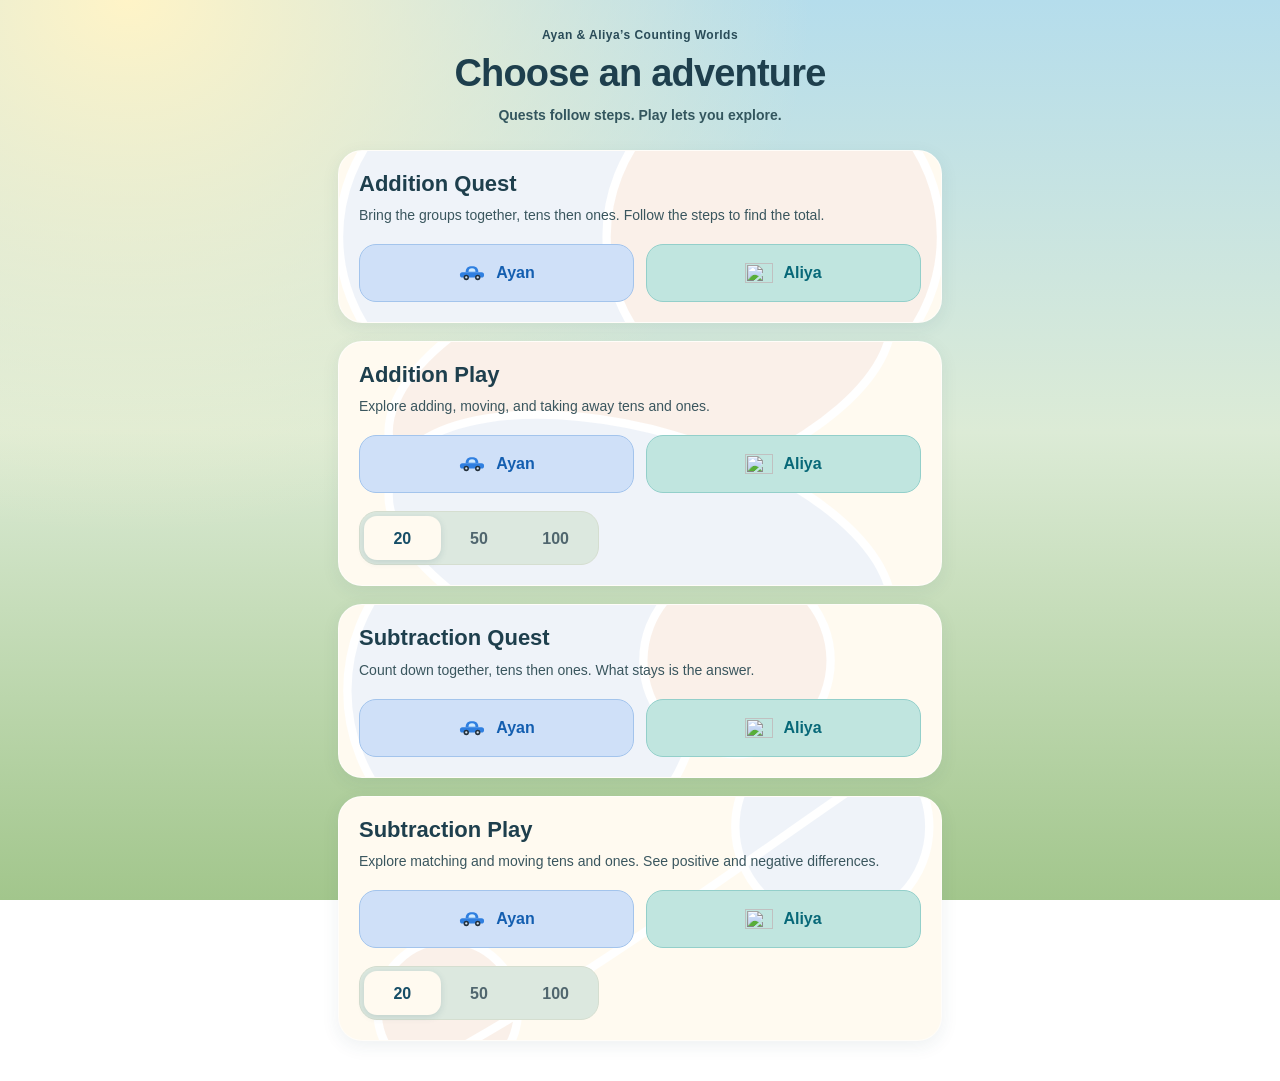
==== commit f1c481de: "Classic E is the production mermaid" ====
--- a/index.html
+++ b/index.html
@@ -2,7 +2,7 @@
 <meta charset="utf-8"><meta name="viewport" content="width=device-width,initial-scale=1,viewport-fit=cover">
 <meta name="description" content="Connected roads and underwater tunnels carry groups of ten or one between two counting garages.">
 <title>Ayan &amp; Aliya’s Counting Worlds</title>
-<link rel="stylesheet" href="addition-quest.css?v=21"><link rel="stylesheet" href="storybook.css?v=21"><link rel="stylesheet" href="counting-worlds.css?v=23">
+<link rel="stylesheet" href="addition-quest.css?v=21"><link rel="stylesheet" href="storybook.css?v=27"><link rel="stylesheet" href="counting-worlds.css?v=23">
 <link rel="stylesheet" href="play-capacity.css?v=1"></head><body data-theme="cars">
 <svg width="0" height="0" style="position:absolute" aria-hidden="true">
   <defs>
@@ -20,10 +20,10 @@
       <circle cx="13" cy="20" r="4.2" fill="#22303c"/><circle cx="13" cy="20" r="1.8" fill="#d7e3ef"/>
       <circle cx="31" cy="20" r="4.2" fill="#22303c"/><circle cx="31" cy="20" r="1.8" fill="#d7e3ef"/>
     </symbol>
-    <symbol id="mermaid-teal" viewBox="0 0 44 30"><image href="art/mermaid-selector-M.svg" width="44" height="30"/></symbol>
-    <symbol id="mermaid-pink" viewBox="0 0 44 30"><image href="art/mermaid-selector-M.svg" width="44" height="30"/></symbol>
+    <symbol id="mermaid-teal" viewBox="0 0 460 266"><image href="art/classic-e-mermaid.png?v=1" width="460" height="266"/></symbol>
+    <symbol id="mermaid-pink" viewBox="0 0 460 266"><image href="art/classic-e-mermaid.png?v=1" width="460" height="266"/></symbol>
   </defs>
-</svg><section id="home" hidden><header class="home-welcome"><p>Ayan &amp; Aliya’s Counting Worlds</p><h1>Choose an adventure</h1><span>Quests follow steps. Play lets you explore.</span></header><div class="choose-games"><article class="choose-game"><svg class="card-art" viewBox="0 0 360 220" preserveAspectRatio="xMidYMid slice" aria-hidden="true"><circle cx="100" cy="110" r="100" fill="#eff3f9" stroke="#ffffff" stroke-width="5"/><circle cx="260" cy="110" r="100" fill="#faf0e9" stroke="#ffffff" stroke-width="5"/></svg><h2>Addition Quest</h2><p>Bring the groups together, tens then ones. Follow the steps to find the total.</p><div class="choose-worlds"><a class="choose-world cars" data-counting="false" href="addition-quest.html?theme=cars"><svg viewBox="0 0 44 26" width="28" height="18" aria-hidden="true"><use href="#car-blue"/></svg><span>Ayan</span></a><a class="choose-world mermaids" data-counting="false" href="addition-quest.html?theme=mermaids"><img src="art/mermaid-selector-M.svg" width="28" height="20" alt=""><span>Aliya</span></a></div></article><article class="choose-game"><svg class="card-art" viewBox="0 0 360 220" preserveAspectRatio="xMidYMid slice" aria-hidden="true"><ellipse cx="180" cy="58" rx="155" ry="72" transform="rotate(-16 180 58)" fill="#faf0e9" stroke="#ffffff" stroke-width="5"/><ellipse cx="180" cy="162" rx="155" ry="72" transform="rotate(16 180 162)" fill="#eff3f9" stroke="#ffffff" stroke-width="5"/></svg><h2>Addition Play</h2><p>Explore adding, moving, and taking away tens and ones.</p><div class="choose-worlds"><a class="choose-world cars" data-counting="true" href="index.html?theme=cars&amp;max=20"><svg viewBox="0 0 44 26" width="28" height="18" aria-hidden="true"><use href="#car-blue"/></svg><span>Ayan</span></a><a class="choose-world mermaids" data-counting="true" href="index.html?theme=mermaids&amp;max=20"><img src="art/mermaid-selector-M.svg" width="28" height="20" alt=""><span>Aliya</span></a></div><div class="capacity-picker home-capacity" role="radiogroup" aria-label="Count up to"><span class="capacity-highlight" aria-hidden="true"></span><button type="button" data-max="20" role="radio" aria-checked="true">20</button><button type="button" data-max="50" role="radio" aria-checked="false">50</button><button type="button" data-max="100" role="radio" aria-checked="false">100</button></div></article><article class="choose-game"><svg class="card-art" viewBox="0 0 360 220" preserveAspectRatio="xMidYMid slice" aria-hidden="true"><circle cx="110" cy="110" r="105" fill="#eff3f9" stroke="#ffffff" stroke-width="5"/><circle cx="238" cy="92" r="56" fill="#faf0e9" stroke="#ffffff" stroke-width="5"/></svg><h2>Subtraction Quest</h2><p>Count down together, tens then ones. What stays is the answer.</p><div class="choose-worlds"><a class="choose-world cars" data-counting="false" href="cancellation-quest.html?theme=cars"><svg viewBox="0 0 44 26" width="28" height="18" aria-hidden="true"><use href="#car-blue"/></svg><span>Ayan</span></a><a class="choose-world mermaids" data-counting="false" href="cancellation-quest.html?theme=mermaids"><img src="art/mermaid-selector-M.svg" width="28" height="20" alt=""><span>Aliya</span></a></div></article><article class="choose-game"><svg class="card-art" viewBox="0 0 360 220" preserveAspectRatio="xMidYMid slice" aria-hidden="true"><circle cx="295" cy="55" r="58" fill="#eff3f9" stroke="#ffffff" stroke-width="5"/><circle cx="65" cy="165" r="42" fill="#faf0e9" stroke="#ffffff" stroke-width="5"/><path d="M370,-10 C260,60 140,160 -10,230" fill="none" stroke="#ffffff" stroke-width="5"/></svg><h2>Subtraction Play</h2><p>Explore matching and moving tens and ones. See positive and negative differences.</p><div class="choose-worlds"><a class="choose-world cars" data-counting="false" data-garage="true" href="cancellation-garage.html?theme=cars&amp;max=20"><svg viewBox="0 0 44 26" width="28" height="18" aria-hidden="true"><use href="#car-blue"/></svg><span>Ayan</span></a><a class="choose-world mermaids" data-counting="false" data-garage="true" href="cancellation-garage.html?theme=mermaids&amp;max=20"><img src="art/mermaid-selector-M.svg" width="28" height="20" alt=""><span>Aliya</span></a></div><div class="capacity-picker home-capacity" role="radiogroup" aria-label="Count up to"><span class="capacity-highlight" aria-hidden="true"></span><button type="button" data-max="20" role="radio" aria-checked="true">20</button><button type="button" data-max="50" role="radio" aria-checked="false">50</button><button type="button" data-max="100" role="radio" aria-checked="false">100</button></div></article></div></section>
+</svg><section id="home" hidden><header class="home-welcome"><p>Ayan &amp; Aliya’s Counting Worlds</p><h1>Choose an adventure</h1><span>Quests follow steps. Play lets you explore.</span></header><div class="choose-games"><article class="choose-game"><svg class="card-art" viewBox="0 0 360 220" preserveAspectRatio="xMidYMid slice" aria-hidden="true"><circle cx="100" cy="110" r="100" fill="#eff3f9" stroke="#ffffff" stroke-width="5"/><circle cx="260" cy="110" r="100" fill="#faf0e9" stroke="#ffffff" stroke-width="5"/></svg><h2>Addition Quest</h2><p>Bring the groups together, tens then ones. Follow the steps to find the total.</p><div class="choose-worlds"><a class="choose-world cars" data-counting="false" href="addition-quest.html?theme=cars"><svg viewBox="0 0 44 26" width="28" height="18" aria-hidden="true"><use href="#car-blue"/></svg><span>Ayan</span></a><a class="choose-world mermaids" data-counting="false" href="addition-quest.html?theme=mermaids"><img src="art/classic-e-mermaid.png?v=1" width="28" height="20" style="width:28px;height:20px;object-fit:contain" alt=""><span>Aliya</span></a></div></article><article class="choose-game"><svg class="card-art" viewBox="0 0 360 220" preserveAspectRatio="xMidYMid slice" aria-hidden="true"><ellipse cx="180" cy="58" rx="155" ry="72" transform="rotate(-16 180 58)" fill="#faf0e9" stroke="#ffffff" stroke-width="5"/><ellipse cx="180" cy="162" rx="155" ry="72" transform="rotate(16 180 162)" fill="#eff3f9" stroke="#ffffff" stroke-width="5"/></svg><h2>Addition Play</h2><p>Explore adding, moving, and taking away tens and ones.</p><div class="choose-worlds"><a class="choose-world cars" data-counting="true" href="index.html?theme=cars&amp;max=20"><svg viewBox="0 0 44 26" width="28" height="18" aria-hidden="true"><use href="#car-blue"/></svg><span>Ayan</span></a><a class="choose-world mermaids" data-counting="true" href="index.html?theme=mermaids&amp;max=20"><img src="art/classic-e-mermaid.png?v=1" width="28" height="20" style="width:28px;height:20px;object-fit:contain" alt=""><span>Aliya</span></a></div><div class="capacity-picker home-capacity" role="radiogroup" aria-label="Count up to"><span class="capacity-highlight" aria-hidden="true"></span><button type="button" data-max="20" role="radio" aria-checked="true">20</button><button type="button" data-max="50" role="radio" aria-checked="false">50</button><button type="button" data-max="100" role="radio" aria-checked="false">100</button></div></article><article class="choose-game"><svg class="card-art" viewBox="0 0 360 220" preserveAspectRatio="xMidYMid slice" aria-hidden="true"><circle cx="110" cy="110" r="105" fill="#eff3f9" stroke="#ffffff" stroke-width="5"/><circle cx="238" cy="92" r="56" fill="#faf0e9" stroke="#ffffff" stroke-width="5"/></svg><h2>Subtraction Quest</h2><p>Count down together, tens then ones. What stays is the answer.</p><div class="choose-worlds"><a class="choose-world cars" data-counting="false" href="cancellation-quest.html?theme=cars"><svg viewBox="0 0 44 26" width="28" height="18" aria-hidden="true"><use href="#car-blue"/></svg><span>Ayan</span></a><a class="choose-world mermaids" data-counting="false" href="cancellation-quest.html?theme=mermaids"><img src="art/classic-e-mermaid.png?v=1" width="28" height="20" style="width:28px;height:20px;object-fit:contain" alt=""><span>Aliya</span></a></div></article><article class="choose-game"><svg class="card-art" viewBox="0 0 360 220" preserveAspectRatio="xMidYMid slice" aria-hidden="true"><circle cx="295" cy="55" r="58" fill="#eff3f9" stroke="#ffffff" stroke-width="5"/><circle cx="65" cy="165" r="42" fill="#faf0e9" stroke="#ffffff" stroke-width="5"/><path d="M370,-10 C260,60 140,160 -10,230" fill="none" stroke="#ffffff" stroke-width="5"/></svg><h2>Subtraction Play</h2><p>Explore matching and moving tens and ones. See positive and negative differences.</p><div class="choose-worlds"><a class="choose-world cars" data-counting="false" data-garage="true" href="cancellation-garage.html?theme=cars&amp;max=20"><svg viewBox="0 0 44 26" width="28" height="18" aria-hidden="true"><use href="#car-blue"/></svg><span>Ayan</span></a><a class="choose-world mermaids" data-counting="false" data-garage="true" href="cancellation-garage.html?theme=mermaids&amp;max=20"><img src="art/classic-e-mermaid.png?v=1" width="28" height="20" style="width:28px;height:20px;object-fit:contain" alt=""><span>Aliya</span></a></div><div class="capacity-picker home-capacity" role="radiogroup" aria-label="Count up to"><span class="capacity-highlight" aria-hidden="true"></span><button type="button" data-max="20" role="radio" aria-checked="true">20</button><button type="button" data-max="50" role="radio" aria-checked="false">50</button><button type="button" data-max="100" role="radio" aria-checked="false">100</button></div></article></div></section>
 <main id="game" class="page free-play" hidden>
   <header class="eqbar">
     <p class="world-line" id="world-line">Ayan's Car World · Addition Play</p>
@@ -32,7 +32,7 @@
     </div>
     <div class="toggles">
       <div class="theme-switch" role="group" aria-label="Choose a world"><button type="button" class="pill theme-pill" data-theme="cars" aria-pressed="true"><svg viewBox="0 0 44 26" width="22" height="13" style="vertical-align:-2px" aria-hidden="true"><use href="#car-blue"/></svg> Ayan</button>
-      <button type="button" class="pill theme-pill" data-theme="mermaids" aria-pressed="false"><img src="art/mermaid-selector-M.svg" width="20" height="14" style="vertical-align:-2px" alt=""> Aliya</button></div>
+      <button type="button" class="pill theme-pill" data-theme="mermaids" aria-pressed="false"><img src="art/classic-e-mermaid.png?v=1" width="20" height="14" style="vertical-align:-2px;object-fit:contain" alt=""> Aliya</button></div>
       <button type="button" class="pill sound" id="sound-toggle" aria-pressed="true">🔊 Sound on</button>
     </div>
   </header>
@@ -62,4 +62,4 @@
     </nav>
   </footer>
 </main>
-<noscript><p>Turn on JavaScript to choose a world and play.</p></noscript><script src="counting-voice.js?v=21" defer></script><script src="play-capacity.js?v=1" defer></script><script src="game.js?v=23" defer></script></body></html>
+<noscript><p>Turn on JavaScript to choose a world and play.</p></noscript><script src="counting-voice.js?v=22" defer></script><script src="play-controls.js?v=1" defer></script><script src="play-capacity.js?v=1" defer></script><script src="game.js?v=26" defer></script></body></html>
--- a/storybook.css
+++ b/storybook.css
@@ -138,3 +138,12 @@
   50% { transform: scale(1.015); }
 }
 
+
+/* Completion hides move destinations only; the answer and counting objects stay. */
+body[data-phase="complete"] .landmark-strip{display:none}
+
+/* Audio waits reserve destination geometry; flights still show their targets. */
+body:is([data-phase="narrating"],[data-phase="celebrating"]) .landmark-strip{visibility:hidden;pointer-events:none}
+
+/* Nonselected destinations keep their slots while the chosen target is in use. */
+body[data-phase="moving"] .landmark:not([data-flight-target]){visibility:hidden;pointer-events:none}
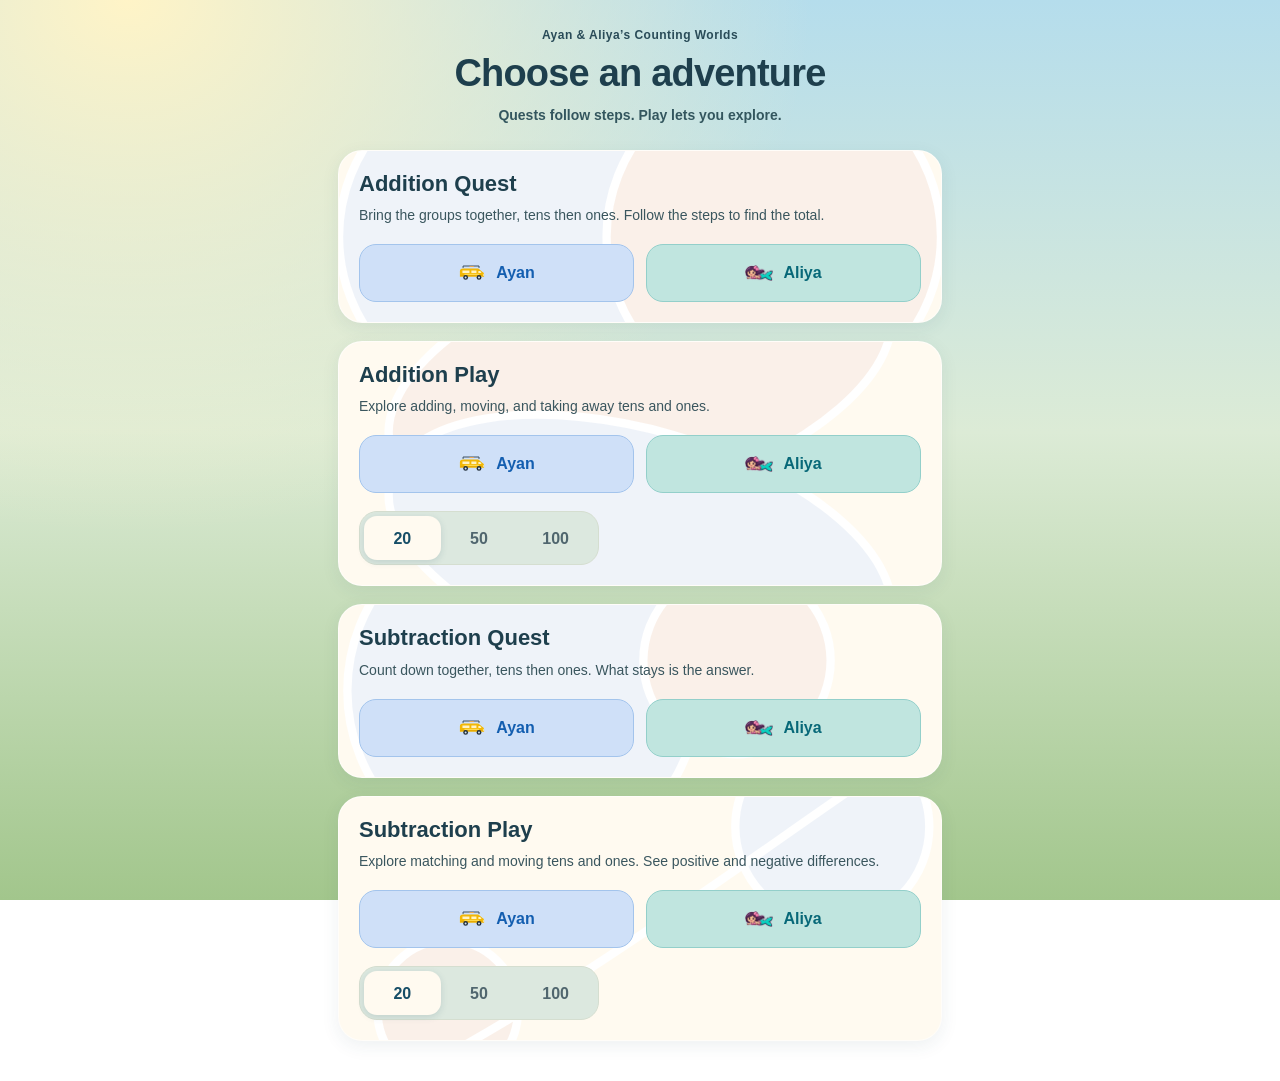
==== commit 5f49290a: "Promote test to production, except the mermaid" ====
--- a/index.html
+++ b/index.html
@@ -1,29 +1,21 @@
 <!DOCTYPE html><html lang="en"><head>
 <meta charset="utf-8"><meta name="viewport" content="width=device-width,initial-scale=1,viewport-fit=cover">
 <meta name="description" content="Connected roads and underwater tunnels carry groups of ten or one between two counting garages.">
-<title>Ayan &amp; Aliya’s Counting Worlds</title>
-<link rel="stylesheet" href="addition-quest.css?v=21"><link rel="stylesheet" href="storybook.css?v=27"><link rel="stylesheet" href="counting-worlds.css?v=23">
-<link rel="stylesheet" href="play-capacity.css?v=1"></head><body data-theme="cars">
+<title>Count Ones</title>
+<link rel="icon" href="./favicon.ico" sizes="16x16 32x32 48x48">
+<link rel="apple-touch-icon" href="./apple-touch-icon.png" sizes="180x180">
+<link rel="manifest" href="./site.webmanifest?v=2">
+<meta name="apple-mobile-web-app-title" content="Count Ones">
+<link rel="stylesheet" href="addition-quest.css?v=21"><link rel="stylesheet" href="storybook.css?v=28"><link rel="stylesheet" href="counting-worlds.css?v=23">
+<link rel="stylesheet" href="play-capacity.css?v=2"></head><body data-theme="cars">
 <svg width="0" height="0" style="position:absolute" aria-hidden="true">
   <defs>
-    <symbol id="car-blue" viewBox="0 0 44 26">
-      <rect x="3" y="12" width="38" height="8" rx="4" fill="#2f7fe0"/>
-      <path d="M12 12 C12 5 16 2.5 22 2.5 C28 2.5 32 5 32 12 Z" fill="#2f7fe0"/>
-      <path d="M16.5 11 C16.5 7 18.5 5.5 22 5.5 C25.5 5.5 27.5 7 27.5 11 Z" fill="#cfeaff"/>
-      <circle cx="13" cy="20" r="4.2" fill="#22303c"/><circle cx="13" cy="20" r="1.8" fill="#d7e3ef"/>
-      <circle cx="31" cy="20" r="4.2" fill="#22303c"/><circle cx="31" cy="20" r="1.8" fill="#d7e3ef"/>
-    </symbol>
-    <symbol id="car-gold" viewBox="0 0 44 26">
-      <rect x="3" y="12" width="38" height="8" rx="4" fill="#f2b705"/>
-      <path d="M12 12 C12 5 16 2.5 22 2.5 C28 2.5 32 5 32 12 Z" fill="#f2b705"/>
-      <path d="M16.5 11 C16.5 7 18.5 5.5 22 5.5 C25.5 5.5 27.5 7 27.5 11 Z" fill="#fff3c4"/>
-      <circle cx="13" cy="20" r="4.2" fill="#22303c"/><circle cx="13" cy="20" r="1.8" fill="#d7e3ef"/>
-      <circle cx="31" cy="20" r="4.2" fill="#22303c"/><circle cx="31" cy="20" r="1.8" fill="#d7e3ef"/>
-    </symbol>
+    <symbol id="car-blue" viewBox="0 0 44 26"><path d="M3 10Q3 6 8 6H32L38 11Q41 12 41 15V19H3Z" fill="#2f7fe0"/><path d="M7 9H18V13H7Z M21 9H29V13H21Z M32 10H35L37 13H32Z" fill="#cfeaff"/><rect x="10" y="14" width="23" height="2" rx="0.5" fill="#65b8ff"/><path d="M8 5V2H33V5" fill="none" stroke="#354957" stroke-width="1.5"/><rect x="18" y="2" width="7" height="1.5" rx="0.3" fill="#e6a756"/><path d="M4 17H40" stroke="#1556a0" stroke-width=".65" opacity=".6"/><circle cx="12" cy="20" r="3.8" fill="#22303c"/><circle cx="12" cy="20" r="1.55" fill="#d7e3ef"/><circle cx="33" cy="20" r="3.8" fill="#22303c"/><circle cx="33" cy="20" r="1.55" fill="#d7e3ef"/><rect x="39" y="15" width="2" height="2.2" rx=".7" fill="#fff4c1"/></symbol>
+    <symbol id="car-gold" viewBox="0 0 44 26"><path d="M3 10Q3 6 8 6H32L38 11Q41 12 41 15V19H3Z" fill="#f2b705"/><path d="M7 9H18V13H7Z M21 9H29V13H21Z M32 10H35L37 13H32Z" fill="#fff3c4"/><rect x="10" y="14" width="23" height="2" rx="0.5" fill="#ffdb50"/><path d="M8 5V2H33V5" fill="none" stroke="#354957" stroke-width="1.5"/><rect x="18" y="2" width="7" height="1.5" rx="0.3" fill="#e6a756"/><path d="M4 17H40" stroke="#c28200" stroke-width=".65" opacity=".6"/><circle cx="12" cy="20" r="3.8" fill="#22303c"/><circle cx="12" cy="20" r="1.55" fill="#d7e3ef"/><circle cx="33" cy="20" r="3.8" fill="#22303c"/><circle cx="33" cy="20" r="1.55" fill="#d7e3ef"/><rect x="39" y="15" width="2" height="2.2" rx=".7" fill="#fff4c1"/></symbol>
     <symbol id="mermaid-teal" viewBox="0 0 460 266"><image href="art/classic-e-mermaid.png?v=1" width="460" height="266"/></symbol>
     <symbol id="mermaid-pink" viewBox="0 0 460 266"><image href="art/classic-e-mermaid.png?v=1" width="460" height="266"/></symbol>
   </defs>
-</svg><section id="home" hidden><header class="home-welcome"><p>Ayan &amp; Aliya’s Counting Worlds</p><h1>Choose an adventure</h1><span>Quests follow steps. Play lets you explore.</span></header><div class="choose-games"><article class="choose-game"><svg class="card-art" viewBox="0 0 360 220" preserveAspectRatio="xMidYMid slice" aria-hidden="true"><circle cx="100" cy="110" r="100" fill="#eff3f9" stroke="#ffffff" stroke-width="5"/><circle cx="260" cy="110" r="100" fill="#faf0e9" stroke="#ffffff" stroke-width="5"/></svg><h2>Addition Quest</h2><p>Bring the groups together, tens then ones. Follow the steps to find the total.</p><div class="choose-worlds"><a class="choose-world cars" data-counting="false" href="addition-quest.html?theme=cars"><svg viewBox="0 0 44 26" width="28" height="18" aria-hidden="true"><use href="#car-blue"/></svg><span>Ayan</span></a><a class="choose-world mermaids" data-counting="false" href="addition-quest.html?theme=mermaids"><img src="art/classic-e-mermaid.png?v=1" width="28" height="20" style="width:28px;height:20px;object-fit:contain" alt=""><span>Aliya</span></a></div></article><article class="choose-game"><svg class="card-art" viewBox="0 0 360 220" preserveAspectRatio="xMidYMid slice" aria-hidden="true"><ellipse cx="180" cy="58" rx="155" ry="72" transform="rotate(-16 180 58)" fill="#faf0e9" stroke="#ffffff" stroke-width="5"/><ellipse cx="180" cy="162" rx="155" ry="72" transform="rotate(16 180 162)" fill="#eff3f9" stroke="#ffffff" stroke-width="5"/></svg><h2>Addition Play</h2><p>Explore adding, moving, and taking away tens and ones.</p><div class="choose-worlds"><a class="choose-world cars" data-counting="true" href="index.html?theme=cars&amp;max=20"><svg viewBox="0 0 44 26" width="28" height="18" aria-hidden="true"><use href="#car-blue"/></svg><span>Ayan</span></a><a class="choose-world mermaids" data-counting="true" href="index.html?theme=mermaids&amp;max=20"><img src="art/classic-e-mermaid.png?v=1" width="28" height="20" style="width:28px;height:20px;object-fit:contain" alt=""><span>Aliya</span></a></div><div class="capacity-picker home-capacity" role="radiogroup" aria-label="Count up to"><span class="capacity-highlight" aria-hidden="true"></span><button type="button" data-max="20" role="radio" aria-checked="true">20</button><button type="button" data-max="50" role="radio" aria-checked="false">50</button><button type="button" data-max="100" role="radio" aria-checked="false">100</button></div></article><article class="choose-game"><svg class="card-art" viewBox="0 0 360 220" preserveAspectRatio="xMidYMid slice" aria-hidden="true"><circle cx="110" cy="110" r="105" fill="#eff3f9" stroke="#ffffff" stroke-width="5"/><circle cx="238" cy="92" r="56" fill="#faf0e9" stroke="#ffffff" stroke-width="5"/></svg><h2>Subtraction Quest</h2><p>Count down together, tens then ones. What stays is the answer.</p><div class="choose-worlds"><a class="choose-world cars" data-counting="false" href="cancellation-quest.html?theme=cars"><svg viewBox="0 0 44 26" width="28" height="18" aria-hidden="true"><use href="#car-blue"/></svg><span>Ayan</span></a><a class="choose-world mermaids" data-counting="false" href="cancellation-quest.html?theme=mermaids"><img src="art/classic-e-mermaid.png?v=1" width="28" height="20" style="width:28px;height:20px;object-fit:contain" alt=""><span>Aliya</span></a></div></article><article class="choose-game"><svg class="card-art" viewBox="0 0 360 220" preserveAspectRatio="xMidYMid slice" aria-hidden="true"><circle cx="295" cy="55" r="58" fill="#eff3f9" stroke="#ffffff" stroke-width="5"/><circle cx="65" cy="165" r="42" fill="#faf0e9" stroke="#ffffff" stroke-width="5"/><path d="M370,-10 C260,60 140,160 -10,230" fill="none" stroke="#ffffff" stroke-width="5"/></svg><h2>Subtraction Play</h2><p>Explore matching and moving tens and ones. See positive and negative differences.</p><div class="choose-worlds"><a class="choose-world cars" data-counting="false" data-garage="true" href="cancellation-garage.html?theme=cars&amp;max=20"><svg viewBox="0 0 44 26" width="28" height="18" aria-hidden="true"><use href="#car-blue"/></svg><span>Ayan</span></a><a class="choose-world mermaids" data-counting="false" data-garage="true" href="cancellation-garage.html?theme=mermaids&amp;max=20"><img src="art/classic-e-mermaid.png?v=1" width="28" height="20" style="width:28px;height:20px;object-fit:contain" alt=""><span>Aliya</span></a></div><div class="capacity-picker home-capacity" role="radiogroup" aria-label="Count up to"><span class="capacity-highlight" aria-hidden="true"></span><button type="button" data-max="20" role="radio" aria-checked="true">20</button><button type="button" data-max="50" role="radio" aria-checked="false">50</button><button type="button" data-max="100" role="radio" aria-checked="false">100</button></div></article></div></section>
+</svg><section id="home" hidden><header class="home-welcome"><p>Ayan &amp; Aliya’s Counting Worlds</p><h1>Choose an adventure</h1><span>Quests follow steps. Play lets you explore.</span></header><div class="choose-games"><article class="choose-game"><svg class="card-art" viewBox="0 0 360 220" preserveAspectRatio="xMidYMid slice" aria-hidden="true"><circle cx="100" cy="110" r="100" fill="#eff3f9" stroke="#ffffff" stroke-width="5"/><circle cx="260" cy="110" r="100" fill="#faf0e9" stroke="#ffffff" stroke-width="5"/></svg><h2>Addition Quest</h2><p>Bring the groups together, tens then ones. Follow the steps to find the total.</p><div class="choose-worlds"><a class="choose-world cars" data-counting="false" href="addition-quest.html?theme=cars"><svg viewBox="0 0 44 26" width="28" height="18" aria-hidden="true"><use href="#car-gold"/></svg><span>Ayan</span></a><a class="choose-world mermaids" data-counting="false" href="addition-quest.html?theme=mermaids"><img src="art/classic-e-mermaid.png?v=1" width="28" height="20" style="width:28px;height:20px;object-fit:contain" alt=""><span>Aliya</span></a></div></article><article class="choose-game"><svg class="card-art" viewBox="0 0 360 220" preserveAspectRatio="xMidYMid slice" aria-hidden="true"><ellipse cx="180" cy="58" rx="155" ry="72" transform="rotate(-16 180 58)" fill="#faf0e9" stroke="#ffffff" stroke-width="5"/><ellipse cx="180" cy="162" rx="155" ry="72" transform="rotate(16 180 162)" fill="#eff3f9" stroke="#ffffff" stroke-width="5"/></svg><h2>Addition Play</h2><p>Explore adding, moving, and taking away tens and ones.</p><div class="choose-worlds"><a class="choose-world cars" data-counting="true" href="index.html?theme=cars&amp;max=20"><svg viewBox="0 0 44 26" width="28" height="18" aria-hidden="true"><use href="#car-gold"/></svg><span>Ayan</span></a><a class="choose-world mermaids" data-counting="true" href="index.html?theme=mermaids&amp;max=20"><img src="art/classic-e-mermaid.png?v=1" width="28" height="20" style="width:28px;height:20px;object-fit:contain" alt=""><span>Aliya</span></a></div><div class="capacity-picker home-capacity" role="radiogroup" aria-label="Count up to"><span class="capacity-highlight" aria-hidden="true"></span><button type="button" data-max="20" role="radio" aria-checked="true">20</button><button type="button" data-max="50" role="radio" aria-checked="false">50</button><button type="button" data-max="100" role="radio" aria-checked="false">100</button></div></article><article class="choose-game"><svg class="card-art" viewBox="0 0 360 220" preserveAspectRatio="xMidYMid slice" aria-hidden="true"><circle cx="110" cy="110" r="105" fill="#eff3f9" stroke="#ffffff" stroke-width="5"/><circle cx="238" cy="92" r="56" fill="#faf0e9" stroke="#ffffff" stroke-width="5"/></svg><h2>Subtraction Quest</h2><p>Count down together, tens then ones. What stays is the answer.</p><div class="choose-worlds"><a class="choose-world cars" data-counting="false" href="cancellation-quest.html?theme=cars"><svg viewBox="0 0 44 26" width="28" height="18" aria-hidden="true"><use href="#car-gold"/></svg><span>Ayan</span></a><a class="choose-world mermaids" data-counting="false" href="cancellation-quest.html?theme=mermaids"><img src="art/classic-e-mermaid.png?v=1" width="28" height="20" style="width:28px;height:20px;object-fit:contain" alt=""><span>Aliya</span></a></div></article><article class="choose-game"><svg class="card-art" viewBox="0 0 360 220" preserveAspectRatio="xMidYMid slice" aria-hidden="true"><circle cx="295" cy="55" r="58" fill="#eff3f9" stroke="#ffffff" stroke-width="5"/><circle cx="65" cy="165" r="42" fill="#faf0e9" stroke="#ffffff" stroke-width="5"/><path d="M370,-10 C260,60 140,160 -10,230" fill="none" stroke="#ffffff" stroke-width="5"/></svg><h2>Subtraction Play</h2><p>Explore matching and moving tens and ones. See positive and negative differences.</p><div class="choose-worlds"><a class="choose-world cars" data-counting="false" data-garage="true" href="cancellation-garage.html?theme=cars&amp;max=20"><svg viewBox="0 0 44 26" width="28" height="18" aria-hidden="true"><use href="#car-gold"/></svg><span>Ayan</span></a><a class="choose-world mermaids" data-counting="false" data-garage="true" href="cancellation-garage.html?theme=mermaids&amp;max=20"><img src="art/classic-e-mermaid.png?v=1" width="28" height="20" style="width:28px;height:20px;object-fit:contain" alt=""><span>Aliya</span></a></div><div class="capacity-picker home-capacity" role="radiogroup" aria-label="Count up to"><span class="capacity-highlight" aria-hidden="true"></span><button type="button" data-max="20" role="radio" aria-checked="true">20</button><button type="button" data-max="50" role="radio" aria-checked="false">50</button><button type="button" data-max="100" role="radio" aria-checked="false">100</button></div></article></div></section>
 <main id="game" class="page free-play" hidden>
   <header class="eqbar">
     <p class="world-line" id="world-line">Ayan's Car World · Addition Play</p>
@@ -31,7 +23,7 @@
       <span id="left">10</span><span class="op">+</span><span id="right">0</span><span class="op">=</span><span id="total" class="free-total">10</span>
     </div>
     <div class="toggles">
-      <div class="theme-switch" role="group" aria-label="Choose a world"><button type="button" class="pill theme-pill" data-theme="cars" aria-pressed="true"><svg viewBox="0 0 44 26" width="22" height="13" style="vertical-align:-2px" aria-hidden="true"><use href="#car-blue"/></svg> Ayan</button>
+      <div class="theme-switch" role="group" aria-label="Choose a world"><button type="button" class="pill theme-pill" data-theme="cars" aria-pressed="true"><svg viewBox="0 0 44 26" width="22" height="13" style="vertical-align:-2px" aria-hidden="true"><use href="#car-gold"/></svg> Ayan</button>
       <button type="button" class="pill theme-pill" data-theme="mermaids" aria-pressed="false"><img src="art/classic-e-mermaid.png?v=1" width="20" height="14" style="vertical-align:-2px;object-fit:contain" alt=""> Aliya</button></div>
       <button type="button" class="pill sound" id="sound-toggle" aria-pressed="true">🔊 Sound on</button>
     </div>
@@ -62,4 +54,4 @@
     </nav>
   </footer>
 </main>
-<noscript><p>Turn on JavaScript to choose a world and play.</p></noscript><script src="counting-voice.js?v=22" defer></script><script src="play-controls.js?v=1" defer></script><script src="play-capacity.js?v=1" defer></script><script src="game.js?v=26" defer></script></body></html>
+<noscript><p>Turn on JavaScript to choose a world and play.</p></noscript><script src="counting-voice.js?v=22" defer></script><script src="play-controls.js?v=1" defer></script><script src="play-capacity.js?v=2" defer></script><script src="game.js?v=27" defer></script></body></html>
--- a/storybook.css
+++ b/storybook.css
@@ -9,6 +9,9 @@
   --world-pink: #d63384;
 }
 body {
+  -webkit-user-select: none;
+  user-select: none;
+  -webkit-touch-callout: none;
   background: radial-gradient(ellipse at 10% 0%, #fff4c7 0%, transparent 42%),
     linear-gradient(180deg, #b5ddec 0%, #dcebd6 48%, #a2c68c 100%);
   background-attachment: fixed;
--- a/play-capacity.css
+++ b/play-capacity.css
@@ -1,6 +1,7 @@
 /* The same three-stop slider in both Play games and their chooser cards. */
-.capacity-picker{--capacity-step:0;position:relative;display:grid;grid-template-columns:repeat(3,1fr);gap:0;width:min(240px,100%);padding:4px;border:1px solid #d5ded0;border-radius:18px;background:#dce8df;isolation:isolate;touch-action:pan-y;user-select:none}
-.capacity-picker .capacity-highlight{position:absolute;z-index:-1;left:4px;top:4px;bottom:4px;width:calc((100% - 8px)/3);border-radius:13px;background:#fffaf0;box-shadow:0 2px 7px #234b6025;transform:translateX(calc(var(--capacity-step)*100%));transition:transform .24s cubic-bezier(.2,.8,.2,1);pointer-events:none}
+.capacity-picker{--capacity-step:0;position:relative;display:grid;grid-template-columns:repeat(3,1fr);gap:0;width:min(240px,100%);padding:4px;border:1px solid #d5ded0;border-radius:18px;background:#dce8df;isolation:isolate;touch-action:none}
+.capacity-picker .capacity-highlight{position:absolute;z-index:-1;left:4px;top:4px;bottom:4px;width:calc((100% - 8px)/3);border-radius:13px;background:#fffaf0;box-shadow:0 2px 7px #234b6025;transform:translateX(calc(var(--capacity-preview,var(--capacity-step))*100%));transition:transform .24s cubic-bezier(.2,.8,.2,1);pointer-events:none}
+.capacity-picker.is-dragging .capacity-highlight{transition:none}
 .capacity-picker button{min-width:0;min-height:44px;padding:6px 12px;border:0;border-radius:13px;background:transparent;color:#50666e;font:800 16px/1.2 -apple-system,BlinkMacSystemFont,'Segoe UI',sans-serif;cursor:pointer}
 .capacity-picker button[aria-checked=true]{color:#174e67}.capacity-picker button:focus-visible{outline:3px solid #1668d6;outline-offset:-3px}.capacity-picker button:disabled{cursor:default;opacity:.6}
 .play-limit{display:flex;justify-content:center;margin:8px 0 0}.home-capacity.capacity-picker{margin-top:18px;display:grid;float:none;border:1px solid #d5ded0;padding:4px;gap:0}.home-capacity.capacity-picker button{background:transparent;border:0;color:#50666e;min-width:0}.home-capacity.capacity-picker button[aria-checked=true]{color:#174e67}
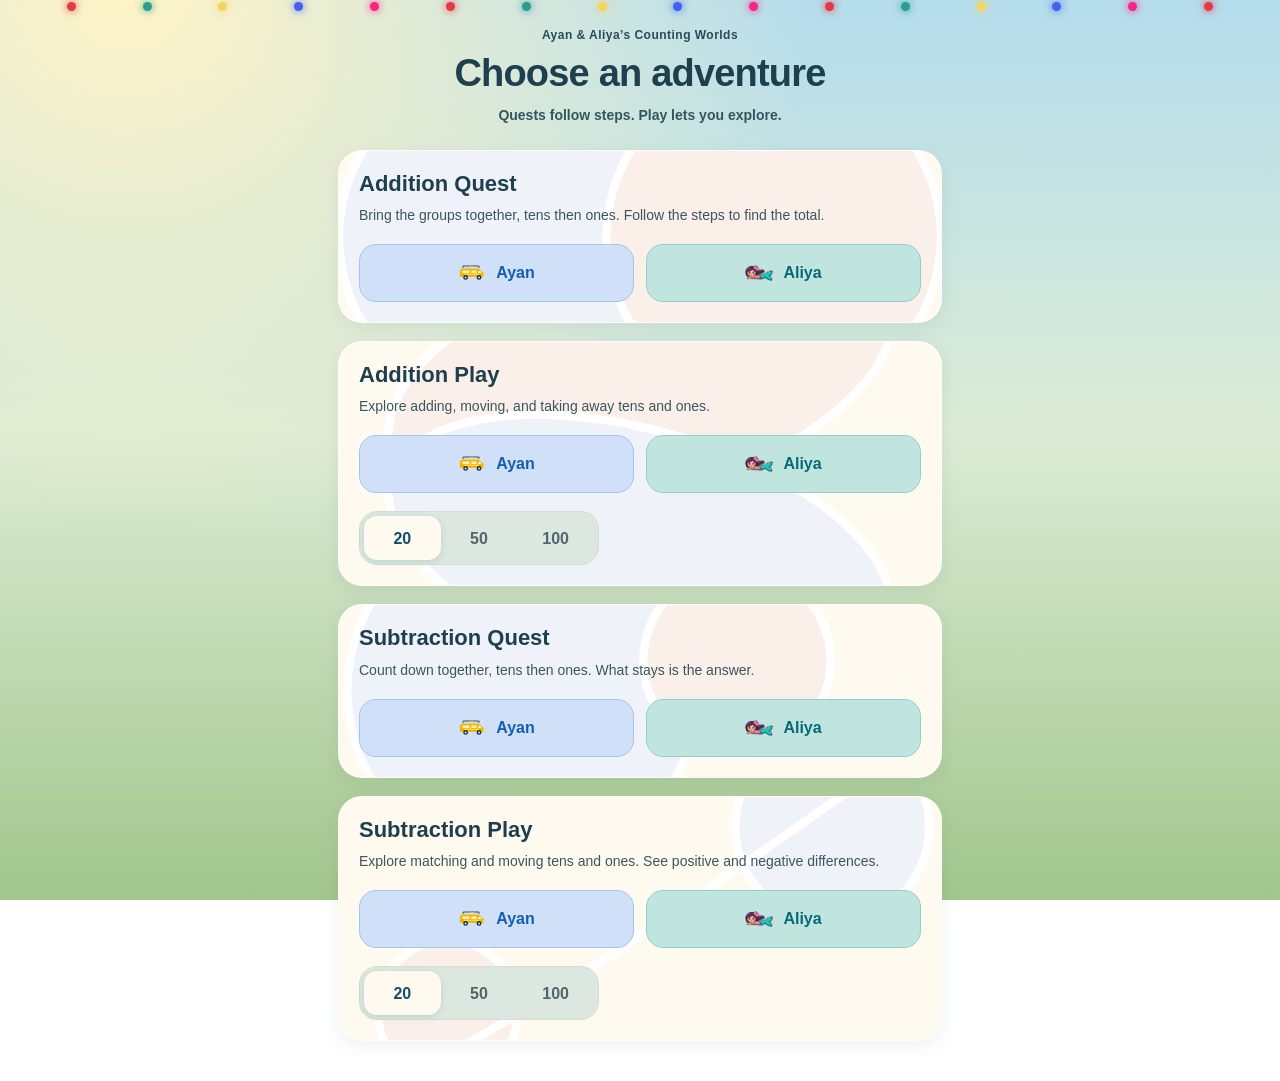
==== commit aaa554b8: "Promote Christmas effects to production (everything except the mermaid) Round 2 Christmas layer, ver" ====
--- a/index.html
+++ b/index.html
@@ -6,8 +6,8 @@
 <link rel="apple-touch-icon" href="./apple-touch-icon.png" sizes="180x180">
 <link rel="manifest" href="./site.webmanifest?v=2">
 <meta name="apple-mobile-web-app-title" content="Count Ones">
-<link rel="stylesheet" href="addition-quest.css?v=21"><link rel="stylesheet" href="storybook.css?v=28"><link rel="stylesheet" href="counting-worlds.css?v=23">
-<link rel="stylesheet" href="play-capacity.css?v=2"></head><body data-theme="cars">
+<link rel="stylesheet" href="addition-quest.css?v=21"><link rel="stylesheet" href="storybook.css?v=29"><link rel="stylesheet" href="counting-worlds.css?v=23">
+<link rel="stylesheet" href="play-capacity.css?v=2"><link rel="stylesheet" href="holiday-effects.css?v=1"></head><body data-theme="cars">
 <svg width="0" height="0" style="position:absolute" aria-hidden="true">
   <defs>
     <symbol id="car-blue" viewBox="0 0 44 26"><path d="M3 10Q3 6 8 6H32L38 11Q41 12 41 15V19H3Z" fill="#2f7fe0"/><path d="M7 9H18V13H7Z M21 9H29V13H21Z M32 10H35L37 13H32Z" fill="#cfeaff"/><rect x="10" y="14" width="23" height="2" rx="0.5" fill="#65b8ff"/><path d="M8 5V2H33V5" fill="none" stroke="#354957" stroke-width="1.5"/><rect x="18" y="2" width="7" height="1.5" rx="0.3" fill="#e6a756"/><path d="M4 17H40" stroke="#1556a0" stroke-width=".65" opacity=".6"/><circle cx="12" cy="20" r="3.8" fill="#22303c"/><circle cx="12" cy="20" r="1.55" fill="#d7e3ef"/><circle cx="33" cy="20" r="3.8" fill="#22303c"/><circle cx="33" cy="20" r="1.55" fill="#d7e3ef"/><rect x="39" y="15" width="2" height="2.2" rx=".7" fill="#fff4c1"/></symbol>
@@ -23,7 +23,7 @@
       <span id="left">10</span><span class="op">+</span><span id="right">0</span><span class="op">=</span><span id="total" class="free-total">10</span>
     </div>
     <div class="toggles">
-      <div class="theme-switch" role="group" aria-label="Choose a world"><button type="button" class="pill theme-pill" data-theme="cars" aria-pressed="true"><svg viewBox="0 0 44 26" width="22" height="13" style="vertical-align:-2px" aria-hidden="true"><use href="#car-gold"/></svg> Ayan</button>
+      <div class="theme-switch" role="group" aria-label="Choose a world"><span class="theme-highlight" aria-hidden="true"></span><button type="button" class="pill theme-pill" data-theme="cars" aria-pressed="true"><svg viewBox="0 0 44 26" width="22" height="13" style="vertical-align:-2px" aria-hidden="true"><use href="#car-gold"/></svg> Ayan</button>
       <button type="button" class="pill theme-pill" data-theme="mermaids" aria-pressed="false"><img src="art/classic-e-mermaid.png?v=1" width="20" height="14" style="vertical-align:-2px;object-fit:contain" alt=""> Aliya</button></div>
       <button type="button" class="pill sound" id="sound-toggle" aria-pressed="true">🔊 Sound on</button>
     </div>
@@ -54,4 +54,4 @@
     </nav>
   </footer>
 </main>
-<noscript><p>Turn on JavaScript to choose a world and play.</p></noscript><script src="counting-voice.js?v=22" defer></script><script src="play-controls.js?v=1" defer></script><script src="play-capacity.js?v=2" defer></script><script src="game.js?v=27" defer></script></body></html>
+<noscript><p>Turn on JavaScript to choose a world and play.</p></noscript><script src="counting-voice.js?v=22" defer></script><script src="play-controls.js?v=1" defer></script><script src="play-capacity.js?v=2" defer></script><script src="theme-switch.js?v=1" defer></script><script src="game.js?v=28" defer></script><script src="holiday-effects.js?v=1" defer></script></body></html>
--- a/addition-quest.css
+++ b/addition-quest.css
@@ -83,6 +83,10 @@
   min-height: 28px;
 }
 .pill.sound { min-width: 46px; }
+/* Before audio has provably played once this session the toggle reads
+ * "Getting sound ready…": dimmed so it looks pending, but still
+ * tappable to retry. */
+.pill.sound.ready { opacity: .72; }
 .pill:disabled { opacity: .45; cursor: default; }
 
 /* ---- Quantity panels ---- */
@@ -101,6 +105,11 @@
 .side.right .who .dot { background: var(--right); }
 .side .who small { font-weight: 600; color: var(--soft-ink); }
 .side .bignum {
+  /* Inline-block so the number's box hugs its digits: the whole-number
+   * waveform (the "zero tens" case) then spans exactly the number,
+   * never a fixed width wider than the digits. The digits themselves
+   * do not move — the box starts at the same left edge. */
+  display: inline-block;
   font-size: clamp(28px, 8vw, 38px); font-weight: 800; line-height: 1.05;
   font-variant-numeric: tabular-nums; margin: 0;
 }
@@ -158,6 +167,9 @@
   display: flex; gap: 6px; margin-top: 6px; background: transparent;
   box-shadow: none; padding: 2px;
 }
+/* While the voices load, the places are not on the page at all: nothing
+ * to tap until audio is ready (see startPreloadGate in the quest JS). */
+body[data-audio="loading"] .landmark-strip { display: none; }
 .above-strip {
   background: transparent;
 }
@@ -337,7 +349,70 @@
 .side .caption { min-height: 20px; }
 .side .who { min-height: 30px; }
 .speaking { filter: brightness(1.2); background: #fff0a6; border-radius: 6px; box-shadow: 0 0 12px #ffc845; }
-.bignum .speaking, .equation .speaking { display: inline-block; transform: scale(1.16); }
+/* Speaking indicator: the number being spoken keeps its size — no
+ * scale, no bounce — and is marked by a soft outline in its side's
+ * own colour (blue/gold cars, teal/pink mermaids; the existing
+ * --left/--right already resolve per theme) that pulses gently only
+ * while the fragment really plays, plus a small waveform strip under
+ * the digit (seven bars, same side colour). Both are driven by
+ * emphasize()/clearEmphasis(), which fire on real audio start/end,
+ * never on timers; the other side stays completely still. The
+ * background highlight above is kept: it still reads well with the
+ * outline. */
+.bignum .speaking, .equation .speaking { display: inline-block; position: relative; }
+.bignum .speaking.speak-left, .equation .speaking.speak-left { --speak-color: var(--left); }
+.bignum .speaking.speak-right, .equation .speaking.speak-right { --speak-color: var(--right); }
+/* The waveform carries its own side colour too, so it reads in the
+ * right colour even when its host is the whole number rather than
+ * the speaking digit. */
+.voice-wave.speak-left { --speak-color: var(--left); }
+.voice-wave.speak-right { --speak-color: var(--right); }
+.bignum .speaking.speak-left, .bignum .speaking.speak-right,
+.equation .speaking.speak-left, .equation .speaking.speak-right {
+  box-shadow: 0 0 0 2px var(--speak-color), 0 0 10px 1px var(--speak-color);
+  animation: speak-pulse 1.1s ease-in-out infinite;
+}
+@keyframes speak-pulse {
+  0%, 100% { box-shadow: 0 0 0 2px var(--speak-color), 0 0 8px 1px var(--speak-color); }
+  50% { box-shadow: 0 0 0 3px var(--speak-color), 0 0 16px 3px var(--speak-color); }
+}
+/* The waveform sits in the digit's descender space, directly beneath
+ * the glyph — an underline, not a neighbour: digits have no
+ * descenders, so the strip never covers the number and never
+ * pushes the caption below. Under the whole number (the "zero tens"
+ * case, where the speaking place has no digit on screen) it spans
+ * the number itself: the number's box hugs its digits, so the strip
+ * is exactly as wide as the number, never wider.
+ * Under the answer it sits inside the answer pill, just under the
+ * glyphs, spanning exactly the digits — the pill's side padding is
+ * outside it — so it reads as an underline of the number itself,
+ * not a strip floating below the box. The seven bars are
+ * centre-anchored and vary in height (short at the edges, tall in
+ * the middle), the way a real audio waveform swells around its
+ * centre line, so it reads as sound at a glance rather than as
+ * decoration. */
+.side .bignum { position: relative; }
+.voice-wave {
+  position: absolute; left: 0; right: 0; bottom: 0; height: 8px;
+  display: flex; align-items: center; justify-content: center; gap: 2px;
+  pointer-events: none;
+}
+.voice-wave i {
+  display: block; width: 3px; height: 100%; border-radius: 3px;
+  background: var(--speak-color);
+  transform: scaleY(.35); transform-origin: center;
+  animation: voice-wave .7s ease-in-out infinite;
+}
+.voice-wave i:nth-child(1) { height: 35%; animation-delay: 0s; }
+.voice-wave i:nth-child(2) { height: 60%; animation-delay: .08s; }
+.voice-wave i:nth-child(3) { height: 85%; animation-delay: .16s; }
+.voice-wave i:nth-child(4) { height: 100%; animation-delay: .24s; }
+.voice-wave i:nth-child(5) { height: 85%; animation-delay: .32s; }
+.voice-wave i:nth-child(6) { height: 60%; animation-delay: .4s; }
+.voice-wave i:nth-child(7) { height: 35%; animation-delay: .48s; }
+@keyframes voice-wave { 0%, 100% { transform: scaleY(.3); } 50% { transform: scaleY(1); } }
+.equation .speaking > .voice-wave { bottom: 0; }
+.equation .q.speaking > .voice-wave { left: .12em; right: .12em; }
 /* The progress line only ever carries text mid-move ("Watch them
  * move over…", "Listen to the count…"); at load and at solved it is
  * empty, so it reserves no height — the caption sits ~22px higher
@@ -348,7 +423,12 @@
 .mini:disabled, .new-mystery:disabled { opacity: .5; }
 .parents .mini { min-height: 44px; }
 @media (prefers-reduced-motion: reduce) {
-  .bignum .speaking, .equation .speaking { transform: none; }
+  /* Speaking indicator, still: the outline stays steady with no
+   * pulse, and the waveform bars stay visible at a fixed mid height
+   * instead of animating. */
+  .bignum .speaking.speak-left, .bignum .speaking.speak-right,
+  .equation .speaking.speak-left, .equation .speaking.speak-right { animation: none; }
+  .voice-wave i { animation: none; transform: scaleY(.55); }
 }
 
 /* ---- Addition Quest: badges, total, moved tally ---- */
--- a/storybook.css
+++ b/storybook.css
@@ -49,11 +49,19 @@
  * switch (cars/mermaids) is its own segmented bar, and sound is a
  * standalone button beside it with a clear gap between them. */
 .eqbar .toggles { display: flex; gap: 12px; justify-content: center; align-items: center; flex-wrap: wrap; }
-.eqbar .theme-switch { display: inline-flex; gap: 2px; background: rgba(255,255,255,.65); border: 1px solid #eadfc8; border-radius: 999px; padding: 2px; }
-.pill.theme-pill { background: transparent; border: 2px solid transparent; color: #6b7a80; }
+/* Two equal halves, so the sliding highlight always lands exactly on a
+ * pill — the same segmented-slider language as the capacity picker. */
+.eqbar .theme-switch { position: relative; display: grid; grid-template-columns: 1fr 1fr; gap: 0; width: 210px; max-width: 100%; background: rgba(255,255,255,.65); border: 1px solid #eadfc8; border-radius: 999px; padding: 2px; touch-action: none; isolation: isolate; }
+/* The highlight glides under the finger (or snaps on tap) and carries the
+ * selected pill's tint and border, so the pills themselves stay flat. */
+.theme-switch .theme-highlight { position: absolute; z-index: -1; left: 2px; top: 2px; bottom: 2px; width: calc((100% - 4px) / 2); border-radius: 999px; background: #dbeafe; border: 2px solid #1668d6; box-shadow: 0 2px 7px #234b6025; transform: translateX(calc(var(--theme-preview, var(--theme-step, 0)) * 100%)); transition: transform .24s cubic-bezier(.2,.8,.2,1); pointer-events: none; }
+.theme-switch.is-dragging .theme-highlight { transition: none; }
+.theme-switch[data-preview="mermaids"] .theme-highlight { background: #d2f2f2; border-color: #0e7d8c; }
+@media (prefers-reduced-motion: reduce) { .theme-switch .theme-highlight { transition: none; } }
+.pill.theme-pill { display: inline-flex; align-items: center; justify-content: center; gap: 5px; min-width: 0; background: transparent; border: 2px solid transparent; color: #6b7a80; }
 .pill.theme-pill svg { filter: none; opacity: .65; }
-.pill.theme-pill[data-theme="cars"][aria-pressed="true"] { background: #dbeafe; border-color: #1668d6; color: #1668d6; }
-.pill.theme-pill[data-theme="mermaids"][aria-pressed="true"] { background: #d2f2f2; border-color: #0e7d8c; color: #0e7d8c; }
+.pill.theme-pill[data-theme="cars"][aria-pressed="true"] { color: #1668d6; }
+.pill.theme-pill[data-theme="mermaids"][aria-pressed="true"] { color: #0e7d8c; }
 .pill.theme-pill[aria-pressed="true"] svg { filter: none; opacity: 1; }
 .pill.sound { background: #f2f7fc; border: 2px solid #d7e3ef; color: #22303c; }
 
--- a/holiday-effects.css
+++ b/holiday-effects.css
@@ -0,0 +1,136 @@
+/* Holiday effects for Counting Worlds — test only.
+ * Every rule is scoped under body[data-holiday="..."], so with the
+ * switch off (no data-holiday attribute) this whole file is inert.
+ * Nothing here touches layout: snow, lights and bursts are fixed or
+ * absolute, pointer-events none, and glows are shadows/outlines only.
+ * Add a holiday: copy the christmas block, change the name, pick its
+ * colours. See HOLIDAYS.md.
+ */
+
+/* ---- ambient snowfall (all pages) ----
+ * Snow falls BEHIND the game, so it never covers the maths — it shows
+ * around the edges of the panels and between the landmarks instead.
+ * On the chooser page (home visible) it still falls over the top,
+ * like tinsel, because there is no maths to cover there. The solve /
+ * regroup snowfall (.holiday-stars) stays above: it is a brief reward,
+ * not ambient weather. */
+body[data-holiday] .holiday-snow {
+  position: fixed; inset: 0; z-index: 1; pointer-events: none; overflow: hidden;
+}
+body[data-holiday] .page { position: relative; z-index: 2; }
+body[data-holiday]:has(#home:not([hidden])) .holiday-snow { z-index: 65; }
+body[data-holiday] .holiday-flake {
+  position: absolute; top: -6vh; color: #fff;
+  text-shadow: 0 0 4px rgba(255, 255, 255, .9);
+  animation: holiday-snow-fall var(--fall, 12s) linear var(--delay, 0s) infinite;
+  will-change: transform;
+}
+@keyframes holiday-snow-fall {
+  from { transform: translate3d(0, -6vh, 0); }
+  50% { transform: translate3d(var(--sway, 20px), 50vh, 0); }
+  to { transform: translate3d(calc(var(--sway, 20px) * -0.5), 106vh, 0); }
+}
+
+/* ---- twinkle-light garland along the top edge ---- */
+body[data-holiday] .holiday-garland {
+  position: fixed; top: 0; left: 0; right: 0; z-index: 66;
+  display: flex; justify-content: space-evenly; padding-top: 2px;
+  pointer-events: none;
+}
+body[data-holiday] .holiday-light {
+  width: 9px; height: 9px; border-radius: 50%;
+  animation: holiday-twinkle 1.6s ease-in-out infinite;
+}
+body[data-holiday="christmas"] .holiday-light:nth-child(5n+1) { background: #e63946; box-shadow: 0 0 8px #e63946; }
+body[data-holiday="christmas"] .holiday-light:nth-child(5n+2) { background: #2a9d8f; box-shadow: 0 0 8px #2a9d8f; animation-delay: .3s; }
+body[data-holiday="christmas"] .holiday-light:nth-child(5n+3) { background: #f4d35e; box-shadow: 0 0 8px #f4d35e; animation-delay: .6s; }
+body[data-holiday="christmas"] .holiday-light:nth-child(5n+4) { background: #4361ee; box-shadow: 0 0 8px #4361ee; animation-delay: .9s; }
+body[data-holiday="christmas"] .holiday-light:nth-child(5n+5) { background: #f72585; box-shadow: 0 0 8px #f72585; animation-delay: 1.2s; }
+@keyframes holiday-twinkle {
+  0%, 100% { opacity: 1; transform: scale(1); }
+  50% { opacity: .35; transform: scale(.75); }
+}
+
+/* ---- extra sparkle riding on the games' own move bursts ---- */
+body[data-holiday] .holiday-burst {
+  position: absolute; z-index: 6; pointer-events: none; font-size: 20px;
+  animation: holiday-burst-fly .9s ease-out forwards;
+}
+@keyframes holiday-burst-fly {
+  to { transform: translate(var(--dx, 0px), var(--dy, -24px)) scale(.4) rotate(160deg); opacity: 0; }
+}
+
+/* ---- solve / regroup / round-number snowfall ---- */
+body[data-holiday] .holiday-stars {
+  position: fixed; inset: 0; z-index: 72; pointer-events: none; overflow: hidden;
+}
+body[data-holiday] .holiday-stars span {
+  position: absolute; animation: holiday-star-fall 2.4s ease-in forwards;
+}
+@keyframes holiday-star-fall {
+  0% { transform: translateY(-20px) scale(.6); opacity: 0; }
+  20% { opacity: 1; }
+  100% { transform: translateY(46vh) scale(1.15) rotate(140deg); opacity: 0; }
+}
+
+/* ---- attention guidance (Quests): where to look next ----
+ * At "ready" the next tap is a landmark, and the "?" is the goal.
+ * Each landmark button gets one tiny twinkling Christmas light at its
+ * top edge, in the same colours as the garland, lit only while it is
+ * the kids' turn. The button they tap flashes its light. No layout
+ * change, no art change. The "?" keeps its dashed gold outline. */
+body[data-holiday="christmas"] .landmark { position: relative; }
+body[data-holiday="christmas"][data-phase="ready"] .landmark::after {
+  content: ''; position: absolute; top: -5px; left: 50%;
+  width: 10px; height: 10px; border-radius: 50%; pointer-events: none;
+  transform: translateX(-50%);
+  animation: holiday-twinkle 1.6s ease-in-out infinite;
+}
+body[data-holiday="christmas"][data-phase="ready"] .landmark:nth-child(5n+1)::after { background: #e63946; box-shadow: 0 0 8px #e63946; }
+body[data-holiday="christmas"][data-phase="ready"] .landmark:nth-child(5n+2)::after { background: #2a9d8f; box-shadow: 0 0 8px #2a9d8f; animation-delay: .3s; }
+body[data-holiday="christmas"][data-phase="ready"] .landmark:nth-child(5n+3)::after { background: #f4d35e; box-shadow: 0 0 8px #f4d35e; animation-delay: .6s; }
+body[data-holiday="christmas"][data-phase="ready"] .landmark:nth-child(5n+4)::after { background: #4361ee; box-shadow: 0 0 8px #4361ee; animation-delay: .9s; }
+body[data-holiday="christmas"][data-phase="ready"] .landmark:nth-child(5n+5)::after { background: #f72585; box-shadow: 0 0 8px #f72585; animation-delay: 1.2s; }
+body[data-holiday="christmas"][data-phase="moving"] .landmark[data-flight-target]::after {
+  content: ''; position: absolute; top: -6px; left: 50%;
+  width: 15px; height: 15px; border-radius: 50%; pointer-events: none;
+  transform: translateX(-50%);
+  background: #f4d35e; box-shadow: 0 0 12px #f4d35e;
+  animation: holiday-twinkle .5s ease-in-out infinite;
+}
+body[data-holiday="christmas"][data-phase="ready"] #eq-q {
+  outline: 2px dashed rgba(201, 138, 4, .75); outline-offset: 2px; border-radius: 6px;
+}
+
+/* ---- tree topper: a little Christmas tree beside the answer ---- */
+body[data-holiday] .holiday-topper {
+  position: fixed; z-index: 80; pointer-events: none; font-size: 28px; line-height: 1;
+  animation: holiday-topper-drop .55s ease-in, holiday-topper-twinkle 1.6s ease-in-out .55s infinite;
+}
+@keyframes holiday-topper-drop {
+  from { transform: translateY(-18px) scale(.6); opacity: 0; }
+  to { transform: translateY(0) scale(1); opacity: 1; }
+}
+@keyframes holiday-topper-twinkle {
+  0%, 100% { transform: scale(1); opacity: 1; }
+  50% { transform: scale(1.12); opacity: .85; }
+}
+
+/* ---- solved state: festive glow on the answer bar + banner ----
+ * The banner already has its own border and pulsing button; this only
+ * adds an outline + glow, so nothing moves. */
+body[data-holiday="christmas"][data-phase="complete"] .eqbar {
+  box-shadow: 0 0 0 3px rgba(230, 57, 70, .5), 0 0 28px 8px rgba(244, 211, 94, .55), 0 4px 18px rgba(41, 75, 88, .1);
+}
+body[data-holiday="christmas"] #celebrate-banner.show {
+  outline: 3px solid #f4d35e; outline-offset: 2px;
+  box-shadow: 0 10px 26px rgba(20, 40, 70, .2), 0 0 26px rgba(244, 211, 94, .65);
+}
+
+/* ---- reduced motion: no snow, no lights, no topper, no glow animation ---- */
+@media (prefers-reduced-motion: reduce) {
+  body[data-holiday] .holiday-snow,
+  body[data-holiday] .holiday-garland { display: none; }
+  body[data-holiday] .landmark::after,
+  body[data-holiday] .holiday-topper { display: none; }
+}
